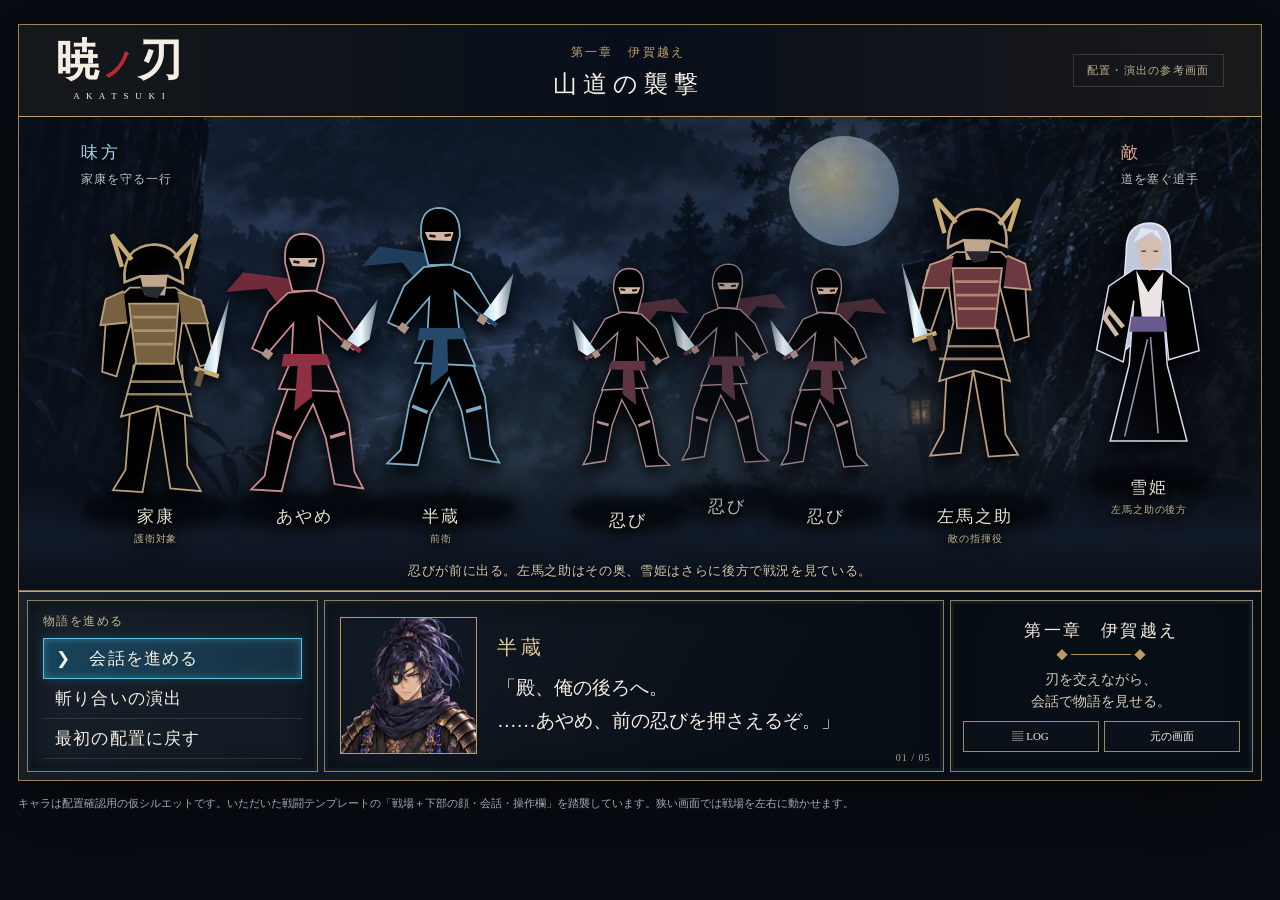
==== reference/battle-reference.html @ 41a80ac1 "Add a side-scrolling battle layout reference from uploaded template" ====
<!doctype html>
<html lang="ja">
<head>
  <meta charset="utf-8">
  <meta name="viewport" content="width=device-width,initial-scale=1">
  <title>暁ノ刃｜横スクロール戦闘・参考画面</title>
  <link rel="stylesheet" href="battle-reference.css">
</head>
<body>
  <main class="screen">
    <header class="masthead"><div class="brand">暁<span>ノ</span>刃<small>A K A T S U K I</small></div><div class="chapter"><small>第一章　伊賀越え</small><h1>山道の襲撃</h1></div><span class="reference-label">配置・演出の参考画面</span></header>
    <section class="scene" aria-label="横スクロール戦闘の参考画面。狭い画面では左右にスクロールできます" tabindex="0">
      <div class="world">
        <div class="moon" aria-hidden="true"></div><div class="mist" aria-hidden="true"></div>
        <div class="party-label">味方　<span>家康を守る一行</span></div><div class="enemy-label">敵　<span>道を塞ぐ追手</span></div>
        <div class="ground" aria-hidden="true"></div>
        <figure class="actor ally ieyasu" data-name="家康"><svg viewBox="0 0 180 320" aria-hidden="true"><use href="#samurai"/></svg><figcaption>家康<small>護衛対象</small></figcaption></figure>
        <figure class="actor ally ayame" data-name="あやめ"><svg viewBox="0 0 180 320" aria-hidden="true"><use href="#ninja"/></svg><figcaption>あやめ</figcaption></figure>
        <figure class="actor ally hanzo" data-name="半蔵"><svg viewBox="0 0 180 320" aria-hidden="true"><use href="#ninja"/></svg><figcaption>半蔵<small>前衛</small></figcaption></figure>
        <figure class="actor foe mob ninja-one" data-name="忍び 一"><svg viewBox="0 0 180 320" aria-hidden="true"><use href="#ninja"/></svg><figcaption>忍び</figcaption></figure>
        <figure class="actor foe mob ninja-two" data-name="忍び 二"><svg viewBox="0 0 180 320" aria-hidden="true"><use href="#ninja"/></svg><figcaption>忍び</figcaption></figure>
        <figure class="actor foe mob ninja-three" data-name="忍び 三"><svg viewBox="0 0 180 320" aria-hidden="true"><use href="#ninja"/></svg><figcaption>忍び</figcaption></figure>
        <figure class="actor foe samanosuke" data-name="左馬之助"><svg viewBox="0 0 180 320" aria-hidden="true"><use href="#samurai"/></svg><figcaption>左馬之助<small>敵の指揮役</small></figcaption></figure>
        <figure class="actor foe yukihime" data-name="雪姫"><svg viewBox="0 0 180 320" aria-hidden="true"><use href="#princess"/></svg><figcaption>雪姫<small>左馬之助の後方</small></figcaption></figure>
        <div class="slash" aria-hidden="true"></div><div class="sparks" aria-hidden="true">✦</div>
        <p class="stage-direction" role="status">忍びが前に出る。左馬之助はその奥、雪姫はさらに後方で戦況を見ている。</p>
      </div>
    </section>
    <section class="bottom-panel" aria-label="会話と演出の操作">
      <nav class="commands" aria-label="参考画面の操作"><p>物語を進める</p><button id="nextLine" type="button">❯　会話を進める</button><button id="playClash" type="button">斬り合いの演出</button><button id="resetScene" type="button">最初の配置に戻す</button></nav>
      <div class="dialogue"><img id="face" src="../assets/017_cd2e8e5c5.webp" alt="半蔵の顔"><div class="dialogue-copy" aria-live="polite" aria-atomic="true"><p id="speaker">半蔵</p><p id="line">「殿、俺の後ろへ。<br>……あやめ、前の忍びを押さえるぞ。」</p></div><span id="lineCount">01 / 05</span></div>
      <aside class="chapter-panel"><p>第一章　伊賀越え</p><div class="ornament">◆ ━━━━━ ◆</div><p class="purpose">刃を交えながら、<br>会話で物語を見せる。</p><div class="utilities"><button id="showLog" type="button">▤ LOG</button><button id="showTemplate" type="button">元の画面</button></div></aside>
    </section>
  </main>
  <p class="note">キャラは配置確認用の仮シルエットです。いただいた戦闘テンプレートの「戦場＋下部の顔・会話・操作欄」を踏襲しています。狭い画面では戦場を左右に動かせます。</p>
  <dialog id="logDialog"><h2>会話ログ</h2><div id="logEntries"></div><button type="button" data-close>閉じる</button></dialog>
  <dialog id="templateDialog"><h2>いただいた戦闘テンプレート（v9）</h2><img src="../assets/battle-v9/stage.png" alt="元の戦闘テンプレート。上部に戦場、下部にコマンドと顔アイコン付き会話欄"><button type="button" data-close>閉じる</button></dialog>
  <svg class="definitions" xmlns="http://www.w3.org/2000/svg" aria-hidden="true">
    <defs>
      <linearGradient id="cloth" x1="0" y1="0" x2="1" y2="1"><stop stop-color="var(--light)"/><stop offset=".5" stop-color="var(--cloth)"/><stop offset="1" stop-color="#0b111b"/></linearGradient>
      <linearGradient id="blade"><stop stop-color="#a9d5e6"/><stop offset=".5" stop-color="#f3faff"/><stop offset="1" stop-color="#5e7788"/></linearGradient>
      <symbol id="ninja" viewBox="0 0 180 320">
        <path d="M79 75 21 67 2 89 47 85 62 105 95 98Z" fill="var(--accent)" opacity=".8"/>
        <path d="m74 188-19 53-10 53-15 15 34 2 14-57 21-40 14 37 10 52 32 5-10-19-6-54-18-50Z" fill="url(#cloth)" stroke="var(--edge)" stroke-width="2"/>
        <path d="M71 90 49 111 31 152 47 159 77 124 75 164 61 197 128 200 110 157 105 117 136 147 146 135 123 97 99 87Z" fill="url(#cloth)" stroke="var(--edge)" stroke-width="2"/>
        <path d="M66 158 114 158 119 170 64 172Z" fill="var(--accent)"/><path d="m82 168-4 54 20-16-1-38Z" fill="var(--accent)"/>
        <path d="M68 57Q65 25 87 24q25 0 24 32l-8 31-27 1Z" fill="url(#cloth)" stroke="var(--edge)" stroke-width="2"/>
        <path d="m72 51 32 0-3 10-25-1Z" fill="#d5b7a0"/><path d="m77 55 7 1m10-1 7-1" stroke="#131920" stroke-width="3"/>
        <path d="m142 136 29-39-9 45-18 12-10-8Z" fill="url(#blade)"/><path d="m131 142 21 13" stroke="var(--accent)" stroke-width="5"/>
        <path d="m44 155 8 6m80-15 8 5" stroke="#ac9485" stroke-width="9"/><path d="m58 245 17 7m43-1 17-5" stroke="var(--edge)" stroke-width="4"/>
      </symbol>
      <symbol id="samurai" viewBox="0 0 180 320">
        <path d="m65 167-9 117-14 23 33 2 17-97 14 93 34 3-15-28-6-113" fill="url(#cloth)" stroke="var(--edge)" stroke-width="2"/>
        <path d="m61 81-26 24-5 70 16 5 18-67 4 49-17 63 40-12 39 12-16-66 6-46 19 56 16-5-12-63-32-20Z" fill="url(#cloth)" stroke="var(--edge)" stroke-width="2"/>
        <path d="m60 99 55 0-5 67-42 0Z" fill="var(--accent)" stroke="var(--edge)" stroke-width="2"/><path d="M64 114h48m-47 15h46m-44 15h42m-48 42h61m-65 14h73" stroke="var(--edge)" opacity=".8" stroke-width="3"/>
        <path d="M55 75q-3-40 32-42 34 1 33 43l-17-8-32 1Z" fill="url(#cloth)" stroke="var(--edge)" stroke-width="3"/><path d="m63 50-22-28 11 36m59-10 24-26-11 38" fill="none" stroke="#c6ab72" stroke-width="5"/>
        <path d="m72 67 31 0-3 23-23-1Z" fill="#bea68e"/><path d="m72 80 28 0-8 13-13-2Z" fill="var(--cloth)"/>
        <path d="m142 174 30-82-15 88Z" fill="url(#blade)"/><path d="m133 171 27 9" stroke="#c6ab72" stroke-width="5"/><path d="m141 174-5 17" stroke="#6b5542" stroke-width="7"/>
        <path d="m54 85-20 9-6 29 30-3m56-34 26 9 8 26-29 0" fill="var(--accent)" stroke="var(--edge)" stroke-width="2"/>
      </symbol>
      <symbol id="princess" viewBox="0 0 180 320">
        <path d="M62 51Q63 21 89 20q32 1 31 38l10 138-32-32-41 26Z" fill="#c2c8dc" stroke="#e4e9f4" stroke-width="2"/>
        <path d="m69 81-31 24-14 83 40 12 8-78-6 85-26 100 101 0-25-101-6-84 14 81 35-16-16-84-34-23Z" fill="url(#cloth)" stroke="var(--edge)" stroke-width="2"/>
        <path d="m71 84 20 27 16-29-9 73-22 1Z" fill="#ece5e4"/><path d="m68 143 45 0 3 20-50 0Z" fill="var(--accent)"/><path d="m88 170-10 127m14-124 30 128" stroke="var(--edge)" stroke-width="2" opacity=".7"/>
        <path d="M73 46q13-18 33 0l-4 28-13 9-15-11Z" fill="#d6beb0"/><path d="m72 45 14-14 25 15-11-20-21 4Z" fill="#e1e5f0"/><path d="m78 57 6 0m10 0h6" stroke="#4a4456" stroke-width="2"/>
        <path d="m124 157 19-23 5 11-16 23" stroke="#d0b9a9" stroke-width="6" fill="none"/>
      </symbol>
    </defs>
  </svg>
  <script src="battle-reference.js"></script>
</body>
</html>
---- reference/battle-reference.css ----
:root{color-scheme:dark;--gold:#c4a36d;--ink:#0a1017;font-family:'Yu Mincho','Hiragino Mincho ProN',serif;color:#f5eee2;background:#080c13}*{box-sizing:border-box}body{margin:0;padding:24px 18px}button{font:inherit;color:inherit;cursor:pointer;touch-action:manipulation}button:focus-visible,.scene:focus-visible{outline:2px solid #b5efff;outline-offset:3px}.screen{width:min(100%,1672px);margin:auto;border:1px solid #9c8253;background:#0a1017;box-shadow:0 20px 80px #0009}.masthead{height:92px;display:flex;align-items:center;justify-content:space-between;padding:10px 3%;gap:25px;border-bottom:1px solid #bca06a;background:linear-gradient(90deg,#15181b,#080f1a,#19191b)}.brand{font-size:44px;font-weight:900;letter-spacing:.05em;line-height:.95;white-space:nowrap}.brand span{color:#b62c30;font-size:32px}.brand small{display:block;font:9px Georgia,serif;letter-spacing:.25em;margin-top:9px;text-align:center}.chapter{text-align:center}.chapter small{font-size:12px;color:var(--gold);letter-spacing:.2em}.chapter h1{font-size:24px;font-weight:500;letter-spacing:.25em;margin:7px 0 0}.reference-label{font-size:11px;letter-spacing:.12em;color:#c2b393;border:1px solid #967c5055;padding:8px 13px}.scene{height:clamp(360px,37vw,590px);overflow-x:auto;overflow-y:hidden;scrollbar-width:thin;scrollbar-color:#b8a16f #101722;position:relative;touch-action:pan-x}.world{height:100%;min-width:1180px;width:100%;position:relative;isolation:isolate;background:linear-gradient(0deg,#060c13 1%,#14253b44 50%,#08142366),url('../assets/020_dcadb4a36.png') center 43%/cover}.world::after{content:'';position:absolute;inset:0;z-index:-1;background:linear-gradient(90deg,#10172566,transparent 40%,#11131d55),linear-gradient(0deg,#060b15aa,transparent 30%);pointer-events:none}.moon{position:absolute;width:110px;height:110px;border-radius:50%;left:62%;top:4%;background:radial-gradient(circle at 40% 38%,#eee3bc,#98b4d0 65%,#7089a4);box-shadow:0 0 55px #b5d9f055;opacity:.7;z-index:-1}.mist{position:absolute;inset:40% 0 5%;background:radial-gradient(ellipse,#8bb8c322,transparent 65%);pointer-events:none}.party-label,.enemy-label{position:absolute;top:24px;font-size:17px;letter-spacing:.2em;text-shadow:0 2px 5px #000}.party-label{left:5%;color:#9ed8ed}.enemy-label{right:5%;color:#dfaa99}.party-label span,.enemy-label span{display:block;margin-top:7px;font-size:12px;letter-spacing:.08em;color:#c0c5c7}.ground{position:absolute;bottom:0;height:23%;width:100%;background:linear-gradient(0deg,#0a1018,#131e2dbb,transparent);border-bottom:1px solid #8d7951}.actor{--light:#3b5c75;--cloth:#142537;--accent:#285478;--edge:#7babc5;position:absolute;bottom:11%;margin:0;transform:translateX(-50%);width:13%;height:76%;filter:drop-shadow(0 6px 9px #000);z-index:2}.actor::before{content:'';position:absolute;bottom:23px;left:5%;width:90%;height:18px;border-radius:50%;background:#02060c99;box-shadow:0 0 16px #000;z-index:-1}.actor svg{display:block;width:100%;height:calc(100% - 34px);overflow:visible}.actor figcaption{text-align:center;color:#e4dfcf;font-size:17px;letter-spacing:.12em;text-shadow:0 1px 5px #000}.actor small{display:block;font-size:10px;letter-spacing:.08em;color:#c0b391;margin-top:4px}.ieyasu{left:11%;height:69%;--accent:#776141;--edge:#b6a07a;--light:#6c6251;--cloth:#292b30}.ayame{left:23%;height:70%;--accent:#8c3042;--edge:#c78a8f;--light:#655265;--cloth:#342537}.hanzo{left:34%;height:81%;--accent:#24496b}.foe{--light:#524857;--cloth:#24222d;--accent:#5e3540;--edge:#ad8b91}.foe svg{transform:scaleX(-1)}.mob{width:10%;height:65%;z-index:1}.ninja-one{left:49%;bottom:10%;height:69%}.ninja-two{left:57%;bottom:13%;opacity:.8}.ninja-three{left:65%;bottom:11%;height:67%;opacity:.9}.samanosuke{left:77%;height:84%;--accent:#6c3940;--light:#695659;--cloth:#2b2630;--edge:#bc9c80}.yukihime{left:91%;bottom:17%;height:69%;width:11%;--accent:#695b90;--light:#c8c5d4;--cloth:#5e637b;--edge:#d4daed;z-index:1}.stage-direction{position:absolute;bottom:9px;width:100%;padding:0 20px;text-align:center;font-size:13px;line-height:1.6;color:#d3c7ae;letter-spacing:.05em;margin:0;text-shadow:0 2px 3px #000;z-index:4}.bottom-panel{display:grid;grid-template-columns:24fr 51fr 25fr;min-height:188px;background:linear-gradient(120deg,#18212b,#080e16 65%);padding:8px;gap:6px;border-top:1px solid var(--gold)}.commands,.dialogue,.chapter-panel{border:1px solid #8e805f;box-shadow:inset 0 0 0 3px #111921,inset 0 0 25px #090c12;min-width:0;padding:12px 15px}.commands p{margin:0 0 8px;font-size:12px;color:#c2b693;letter-spacing:.12em}.commands button{display:block;width:100%;border:0;border-bottom:1px solid #75879744;background:transparent;text-align:left;padding:8px 12px;font-size:17px;letter-spacing:.07em}.commands button:first-of-type{border:1px solid #62bdde;background:linear-gradient(90deg,#16435a,#183143);box-shadow:inset 0 0 9px #62d5ff55,0 0 9px #319cca44}.commands button:hover{background:#284455}.dialogue{display:flex;position:relative;align-items:center;gap:20px;padding-right:32px}.dialogue img{width:24%;aspect-ratio:1;object-fit:cover;object-position:top;border:1px solid #bc9a63;max-width:145px}.dialogue-copy{flex:1;min-width:0}#speaker{font-size:20px;letter-spacing:.18em;margin:0 0 10px;color:#dfc99f}#line{font-size:clamp(17px,1.5vw,25px);line-height:1.75;margin:0;min-height:3.5em}#lineCount{position:absolute;bottom:8px;right:12px;font-size:10px;color:#b2a489;letter-spacing:.1em}.chapter-panel{text-align:center;display:flex;flex-direction:column;justify-content:center;padding:10px 12px}.chapter-panel>p:first-child{font-size:17px;letter-spacing:.13em;margin:0}.ornament{color:#b79c67;font-size:12px;margin:5px 0}.purpose{font-size:14px;line-height:1.6;color:#d5cebc;margin:0 0 8px}.utilities{display:flex;gap:5px}.utilities button{flex:1;white-space:nowrap;font-size:11px;padding:7px 3px;border:1px solid #9c8b68;background:#0a1119}.note{max-width:1672px;margin:13px auto;color:#a4a9b3;font-family:system-ui,sans-serif;font-size:11px;line-height:1.8}.definitions{position:absolute;width:0;height:0;overflow:hidden}.slash{position:absolute;left:43%;top:30%;width:19%;height:36%;opacity:0;z-index:4;pointer-events:none;background:linear-gradient(133deg,transparent 44%,#8ae1ff88 48%,#fff 50%,transparent 53%)}.sparks{position:absolute;left:48%;top:50%;opacity:0;color:#f9e6ac;text-shadow:0 0 18px #ffad51;font-size:64px;z-index:5;pointer-events:none}.clashing .hanzo{animation:lunge .9s ease}.clashing .ninja-one{animation:hit .9s ease}.clashing .slash,.clashing .sparks{animation:flash .9s ease}.clashing .world{animation:shake .35s ease .3s}@keyframes lunge{35%{translate:100px 0}65%{translate:100px 0}}@keyframes hit{40%{translate:35px 0;filter:brightness(1.7)}75%{translate:45px 0}}@keyframes flash{0%,20%,100%{opacity:0}40%{opacity:1}}@keyframes shake{25%{translate:-3px 0}75%{translate:3px 0}}dialog{background:#0c1420;color:#eee4cd;border:1px solid #aa9469;max-width:min(1100px,94vw);max-height:88dvh;padding:24px;overflow:auto}dialog::backdrop{background:#000b}dialog h2{font-size:20px;font-weight:400;margin:0 0 18px}dialog img{display:block;max-width:100%;height:auto}dialog button{background:#202c3b;border:1px solid #a88f63;padding:9px 20px;margin-top:18px}#logEntries p{font-size:18px;line-height:1.8}#logEntries strong{display:block;color:#ddc18d;font-size:14px}@media(max-width:1000px){body{padding:12px 8px}.masthead{height:76px}.brand{font-size:33px}.brand span{font-size:25px}.reference-label{font-size:10px;padding:5px 7px}.scene{height:400px}.bottom-panel{grid-template-columns:29% 1fr;min-height:185px}.chapter-panel{display:none}.commands button{font-size:15px;padding:9px 5px}.dialogue{gap:14px}#line{font-size:20px}}@media(max-width:600px){.masthead{gap:8px;height:75px;padding-inline:12px}.chapter h1{font-size:18px;letter-spacing:.1em}.chapter small{font-size:10px}.reference-label{display:none}.scene{height:330px}.bottom-panel{grid-template-columns:1fr;padding:5px}.commands{display:flex;flex-wrap:wrap;gap:5px;padding:7px}.commands p{width:100%;margin:0 0 3px;font-size:10px}.commands button{flex:1;padding:8px 3px;text-align:center;font-size:12px;border:1px solid #7d715b}.dialogue{padding:13px;gap:12px;min-height:155px}.dialogue img{width:67px}#line{font-size:17px}#speaker{font-size:16px;margin-bottom:7px}.note{font-size:10px}}@media(prefers-reduced-motion:reduce){*,*::after,*::before{animation:none!important;scroll-behavior:auto!important}}
@media(max-width:1000px){.chapter-panel{display:block;grid-column:1/-1;padding:5px}.chapter-panel>p,.chapter-panel>.ornament{display:none}.utilities{justify-content:flex-end}.utilities button{flex:0 0 auto;min-width:90px}}
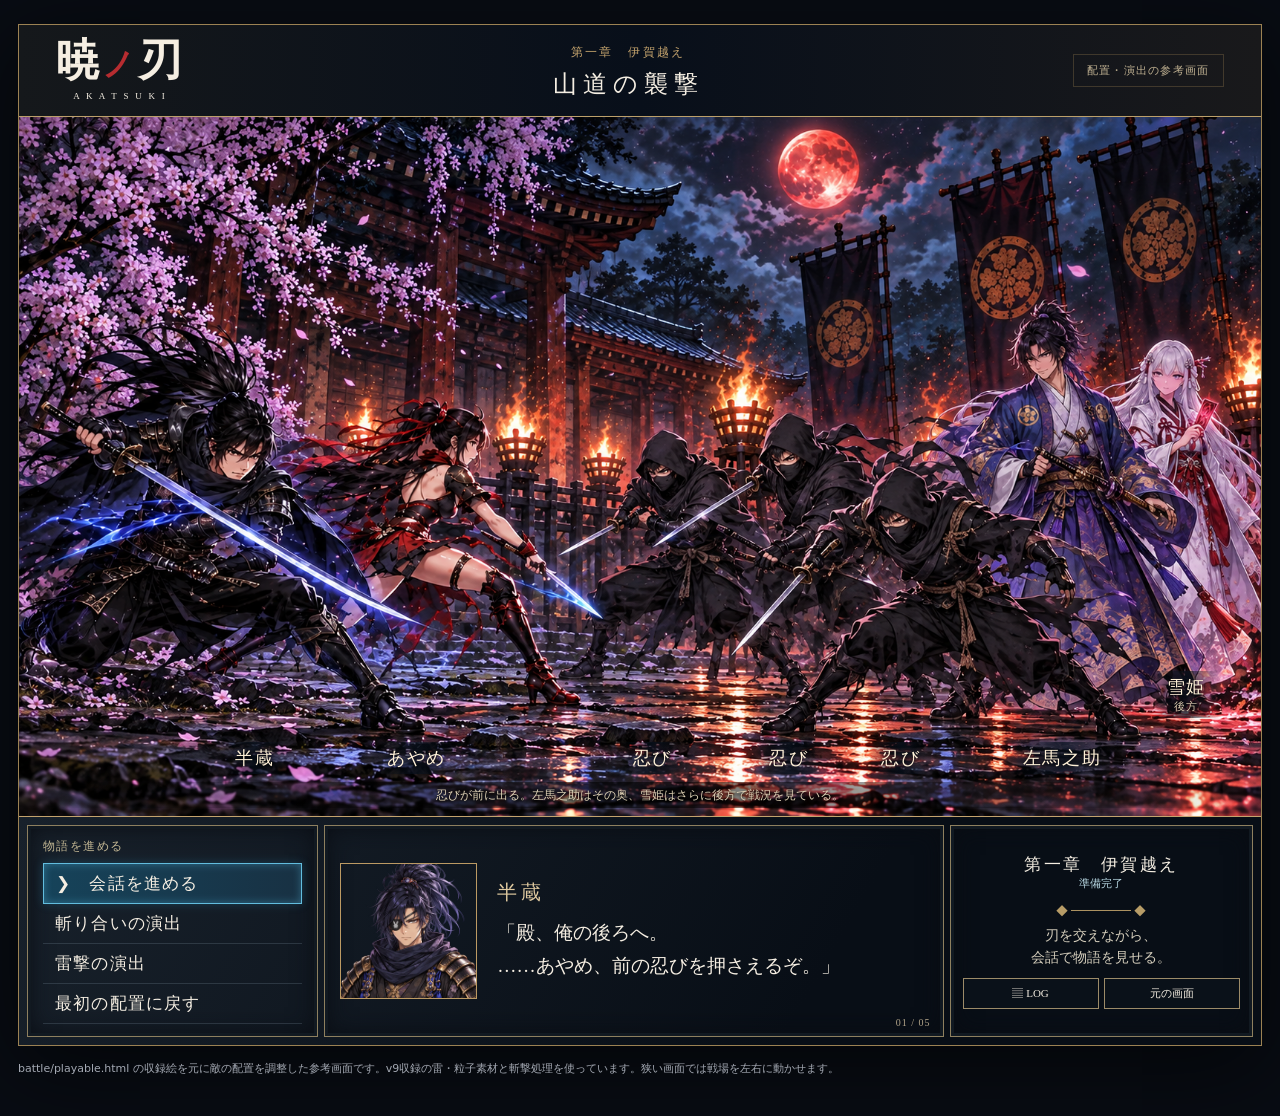
==== commit b096419e: "Rebuild battle reference using supplied battle artwork and effects" ====
--- a/reference/battle-reference.html
+++ b/reference/battle-reference.html
@@ -11,62 +11,28 @@
     <header class="masthead"><div class="brand">暁<span>ノ</span>刃<small>A K A T S U K I</small></div><div class="chapter"><small>第一章　伊賀越え</small><h1>山道の襲撃</h1></div><span class="reference-label">配置・演出の参考画面</span></header>
     <section class="scene" aria-label="横スクロール戦闘の参考画面。狭い画面では左右にスクロールできます" tabindex="0">
       <div class="world">
-        <div class="moon" aria-hidden="true"></div><div class="mist" aria-hidden="true"></div>
-        <div class="party-label">味方　<span>家康を守る一行</span></div><div class="enemy-label">敵　<span>道を塞ぐ追手</span></div>
-        <div class="ground" aria-hidden="true"></div>
-        <figure class="actor ally ieyasu" data-name="家康"><svg viewBox="0 0 180 320" aria-hidden="true"><use href="#samurai"/></svg><figcaption>家康<small>護衛対象</small></figcaption></figure>
-        <figure class="actor ally ayame" data-name="あやめ"><svg viewBox="0 0 180 320" aria-hidden="true"><use href="#ninja"/></svg><figcaption>あやめ</figcaption></figure>
-        <figure class="actor ally hanzo" data-name="半蔵"><svg viewBox="0 0 180 320" aria-hidden="true"><use href="#ninja"/></svg><figcaption>半蔵<small>前衛</small></figcaption></figure>
-        <figure class="actor foe mob ninja-one" data-name="忍び 一"><svg viewBox="0 0 180 320" aria-hidden="true"><use href="#ninja"/></svg><figcaption>忍び</figcaption></figure>
-        <figure class="actor foe mob ninja-two" data-name="忍び 二"><svg viewBox="0 0 180 320" aria-hidden="true"><use href="#ninja"/></svg><figcaption>忍び</figcaption></figure>
-        <figure class="actor foe mob ninja-three" data-name="忍び 三"><svg viewBox="0 0 180 320" aria-hidden="true"><use href="#ninja"/></svg><figcaption>忍び</figcaption></figure>
-        <figure class="actor foe samanosuke" data-name="左馬之助"><svg viewBox="0 0 180 320" aria-hidden="true"><use href="#samurai"/></svg><figcaption>左馬之助<small>敵の指揮役</small></figcaption></figure>
-        <figure class="actor foe yukihime" data-name="雪姫"><svg viewBox="0 0 180 320" aria-hidden="true"><use href="#princess"/></svg><figcaption>雪姫<small>左馬之助の後方</small></figcaption></figure>
-        <div class="slash" aria-hidden="true"></div><div class="sparks" aria-hidden="true">✦</div>
+        <img class="stage-image" src="../assets/battle-reference/stage.png" alt="battle収録の戦闘絵を元に配置を調整。左に半蔵とあやめ、中央に忍び3人、右に左馬之助と後方の雪姫。">
+        <span class="actor hanzo" data-name="半蔵">半蔵</span>
+        <span class="actor ayame" data-name="あやめ">あやめ</span>
+        <span class="actor mob ninja-one" data-name="忍び 一">忍び</span>
+        <span class="actor mob ninja-two" data-name="忍び 二">忍び</span>
+        <span class="actor mob ninja-three" data-name="忍び 三">忍び</span>
+        <span class="actor samanosuke" data-name="左馬之助">左馬之助</span>
+        <span class="actor yukihime" data-name="雪姫">雪姫<span class="rear-label">後方</span></span>
+        <canvas id="fx" width="1672" height="941" aria-hidden="true"></canvas>
         <p class="stage-direction" role="status">忍びが前に出る。左馬之助はその奥、雪姫はさらに後方で戦況を見ている。</p>
       </div>
     </section>
     <section class="bottom-panel" aria-label="会話と演出の操作">
-      <nav class="commands" aria-label="参考画面の操作"><p>物語を進める</p><button id="nextLine" type="button">❯　会話を進める</button><button id="playClash" type="button">斬り合いの演出</button><button id="resetScene" type="button">最初の配置に戻す</button></nav>
+      <nav class="commands" aria-label="参考画面の操作"><p>物語を進める</p><button id="nextLine" type="button">❯　会話を進める</button><button id="playClash" type="button">斬り合いの演出</button><button id="playThunder" type="button">雷撃の演出</button><button id="resetScene" type="button">最初の配置に戻す</button></nav>
       <div class="dialogue"><img id="face" src="../assets/017_cd2e8e5c5.webp" alt="半蔵の顔"><div class="dialogue-copy" aria-live="polite" aria-atomic="true"><p id="speaker">半蔵</p><p id="line">「殿、俺の後ろへ。<br>……あやめ、前の忍びを押さえるぞ。」</p></div><span id="lineCount">01 / 05</span></div>
-      <aside class="chapter-panel"><p>第一章　伊賀越え</p><div class="ornament">◆ ━━━━━ ◆</div><p class="purpose">刃を交えながら、<br>会話で物語を見せる。</p><div class="utilities"><button id="showLog" type="button">▤ LOG</button><button id="showTemplate" type="button">元の画面</button></div></aside>
+      <aside class="chapter-panel"><p>第一章　伊賀越え</p><span id="status" role="status">準備完了</span><div class="ornament">◆ ━━━━━ ◆</div><p class="purpose">刃を交えながら、<br>会話で物語を見せる。</p><div class="utilities"><button id="showLog" type="button">▤ LOG</button><button id="showTemplate" type="button">元の画面</button></div></aside>
     </section>
   </main>
-  <p class="note">キャラは配置確認用の仮シルエットです。いただいた戦闘テンプレートの「戦場＋下部の顔・会話・操作欄」を踏襲しています。狭い画面では戦場を左右に動かせます。</p>
+  <p class="note">battle/playable.html の収録絵を元に敵の配置を調整した参考画面です。v9収録の雷・粒子素材と斬撃処理を使っています。狭い画面では戦場を左右に動かせます。</p>
   <dialog id="logDialog"><h2>会話ログ</h2><div id="logEntries"></div><button type="button" data-close>閉じる</button></dialog>
   <dialog id="templateDialog"><h2>いただいた戦闘テンプレート（v9）</h2><img src="../assets/battle-v9/stage.png" alt="元の戦闘テンプレート。上部に戦場、下部にコマンドと顔アイコン付き会話欄"><button type="button" data-close>閉じる</button></dialog>
-  <svg class="definitions" xmlns="http://www.w3.org/2000/svg" aria-hidden="true">
-    <defs>
-      <linearGradient id="cloth" x1="0" y1="0" x2="1" y2="1"><stop stop-color="var(--light)"/><stop offset=".5" stop-color="var(--cloth)"/><stop offset="1" stop-color="#0b111b"/></linearGradient>
-      <linearGradient id="blade"><stop stop-color="#a9d5e6"/><stop offset=".5" stop-color="#f3faff"/><stop offset="1" stop-color="#5e7788"/></linearGradient>
-      <symbol id="ninja" viewBox="0 0 180 320">
-        <path d="M79 75 21 67 2 89 47 85 62 105 95 98Z" fill="var(--accent)" opacity=".8"/>
-        <path d="m74 188-19 53-10 53-15 15 34 2 14-57 21-40 14 37 10 52 32 5-10-19-6-54-18-50Z" fill="url(#cloth)" stroke="var(--edge)" stroke-width="2"/>
-        <path d="M71 90 49 111 31 152 47 159 77 124 75 164 61 197 128 200 110 157 105 117 136 147 146 135 123 97 99 87Z" fill="url(#cloth)" stroke="var(--edge)" stroke-width="2"/>
-        <path d="M66 158 114 158 119 170 64 172Z" fill="var(--accent)"/><path d="m82 168-4 54 20-16-1-38Z" fill="var(--accent)"/>
-        <path d="M68 57Q65 25 87 24q25 0 24 32l-8 31-27 1Z" fill="url(#cloth)" stroke="var(--edge)" stroke-width="2"/>
-        <path d="m72 51 32 0-3 10-25-1Z" fill="#d5b7a0"/><path d="m77 55 7 1m10-1 7-1" stroke="#131920" stroke-width="3"/>
-        <path d="m142 136 29-39-9 45-18 12-10-8Z" fill="url(#blade)"/><path d="m131 142 21 13" stroke="var(--accent)" stroke-width="5"/>
-        <path d="m44 155 8 6m80-15 8 5" stroke="#ac9485" stroke-width="9"/><path d="m58 245 17 7m43-1 17-5" stroke="var(--edge)" stroke-width="4"/>
-      </symbol>
-      <symbol id="samurai" viewBox="0 0 180 320">
-        <path d="m65 167-9 117-14 23 33 2 17-97 14 93 34 3-15-28-6-113" fill="url(#cloth)" stroke="var(--edge)" stroke-width="2"/>
-        <path d="m61 81-26 24-5 70 16 5 18-67 4 49-17 63 40-12 39 12-16-66 6-46 19 56 16-5-12-63-32-20Z" fill="url(#cloth)" stroke="var(--edge)" stroke-width="2"/>
-        <path d="m60 99 55 0-5 67-42 0Z" fill="var(--accent)" stroke="var(--edge)" stroke-width="2"/><path d="M64 114h48m-47 15h46m-44 15h42m-48 42h61m-65 14h73" stroke="var(--edge)" opacity=".8" stroke-width="3"/>
-        <path d="M55 75q-3-40 32-42 34 1 33 43l-17-8-32 1Z" fill="url(#cloth)" stroke="var(--edge)" stroke-width="3"/><path d="m63 50-22-28 11 36m59-10 24-26-11 38" fill="none" stroke="#c6ab72" stroke-width="5"/>
-        <path d="m72 67 31 0-3 23-23-1Z" fill="#bea68e"/><path d="m72 80 28 0-8 13-13-2Z" fill="var(--cloth)"/>
-        <path d="m142 174 30-82-15 88Z" fill="url(#blade)"/><path d="m133 171 27 9" stroke="#c6ab72" stroke-width="5"/><path d="m141 174-5 17" stroke="#6b5542" stroke-width="7"/>
-        <path d="m54 85-20 9-6 29 30-3m56-34 26 9 8 26-29 0" fill="var(--accent)" stroke="var(--edge)" stroke-width="2"/>
-      </symbol>
-      <symbol id="princess" viewBox="0 0 180 320">
-        <path d="M62 51Q63 21 89 20q32 1 31 38l10 138-32-32-41 26Z" fill="#c2c8dc" stroke="#e4e9f4" stroke-width="2"/>
-        <path d="m69 81-31 24-14 83 40 12 8-78-6 85-26 100 101 0-25-101-6-84 14 81 35-16-16-84-34-23Z" fill="url(#cloth)" stroke="var(--edge)" stroke-width="2"/>
-        <path d="m71 84 20 27 16-29-9 73-22 1Z" fill="#ece5e4"/><path d="m68 143 45 0 3 20-50 0Z" fill="var(--accent)"/><path d="m88 170-10 127m14-124 30 128" stroke="var(--edge)" stroke-width="2" opacity=".7"/>
-        <path d="M73 46q13-18 33 0l-4 28-13 9-15-11Z" fill="#d6beb0"/><path d="m72 45 14-14 25 15-11-20-21 4Z" fill="#e1e5f0"/><path d="m78 57 6 0m10 0h6" stroke="#4a4456" stroke-width="2"/>
-        <path d="m124 157 19-23 5 11-16 23" stroke="#d0b9a9" stroke-width="6" fill="none"/>
-      </symbol>
-    </defs>
-  </svg>
+  <script src="battle-effects.js"></script>
   <script src="battle-reference.js"></script>
 </body>
 </html>
--- a/reference/battle-reference.css
+++ b/reference/battle-reference.css
@@ -1,2 +1,100 @@
-:root{color-scheme:dark;--gold:#c4a36d;--ink:#0a1017;font-family:'Yu Mincho','Hiragino Mincho ProN',serif;color:#f5eee2;background:#080c13}*{box-sizing:border-box}body{margin:0;padding:24px 18px}button{font:inherit;color:inherit;cursor:pointer;touch-action:manipulation}button:focus-visible,.scene:focus-visible{outline:2px solid #b5efff;outline-offset:3px}.screen{width:min(100%,1672px);margin:auto;border:1px solid #9c8253;background:#0a1017;box-shadow:0 20px 80px #0009}.masthead{height:92px;display:flex;align-items:center;justify-content:space-between;padding:10px 3%;gap:25px;border-bottom:1px solid #bca06a;background:linear-gradient(90deg,#15181b,#080f1a,#19191b)}.brand{font-size:44px;font-weight:900;letter-spacing:.05em;line-height:.95;white-space:nowrap}.brand span{color:#b62c30;font-size:32px}.brand small{display:block;font:9px Georgia,serif;letter-spacing:.25em;margin-top:9px;text-align:center}.chapter{text-align:center}.chapter small{font-size:12px;color:var(--gold);letter-spacing:.2em}.chapter h1{font-size:24px;font-weight:500;letter-spacing:.25em;margin:7px 0 0}.reference-label{font-size:11px;letter-spacing:.12em;color:#c2b393;border:1px solid #967c5055;padding:8px 13px}.scene{height:clamp(360px,37vw,590px);overflow-x:auto;overflow-y:hidden;scrollbar-width:thin;scrollbar-color:#b8a16f #101722;position:relative;touch-action:pan-x}.world{height:100%;min-width:1180px;width:100%;position:relative;isolation:isolate;background:linear-gradient(0deg,#060c13 1%,#14253b44 50%,#08142366),url('../assets/020_dcadb4a36.png') center 43%/cover}.world::after{content:'';position:absolute;inset:0;z-index:-1;background:linear-gradient(90deg,#10172566,transparent 40%,#11131d55),linear-gradient(0deg,#060b15aa,transparent 30%);pointer-events:none}.moon{position:absolute;width:110px;height:110px;border-radius:50%;left:62%;top:4%;background:radial-gradient(circle at 40% 38%,#eee3bc,#98b4d0 65%,#7089a4);box-shadow:0 0 55px #b5d9f055;opacity:.7;z-index:-1}.mist{position:absolute;inset:40% 0 5%;background:radial-gradient(ellipse,#8bb8c322,transparent 65%);pointer-events:none}.party-label,.enemy-label{position:absolute;top:24px;font-size:17px;letter-spacing:.2em;text-shadow:0 2px 5px #000}.party-label{left:5%;color:#9ed8ed}.enemy-label{right:5%;color:#dfaa99}.party-label span,.enemy-label span{display:block;margin-top:7px;font-size:12px;letter-spacing:.08em;color:#c0c5c7}.ground{position:absolute;bottom:0;height:23%;width:100%;background:linear-gradient(0deg,#0a1018,#131e2dbb,transparent);border-bottom:1px solid #8d7951}.actor{--light:#3b5c75;--cloth:#142537;--accent:#285478;--edge:#7babc5;position:absolute;bottom:11%;margin:0;transform:translateX(-50%);width:13%;height:76%;filter:drop-shadow(0 6px 9px #000);z-index:2}.actor::before{content:'';position:absolute;bottom:23px;left:5%;width:90%;height:18px;border-radius:50%;background:#02060c99;box-shadow:0 0 16px #000;z-index:-1}.actor svg{display:block;width:100%;height:calc(100% - 34px);overflow:visible}.actor figcaption{text-align:center;color:#e4dfcf;font-size:17px;letter-spacing:.12em;text-shadow:0 1px 5px #000}.actor small{display:block;font-size:10px;letter-spacing:.08em;color:#c0b391;margin-top:4px}.ieyasu{left:11%;height:69%;--accent:#776141;--edge:#b6a07a;--light:#6c6251;--cloth:#292b30}.ayame{left:23%;height:70%;--accent:#8c3042;--edge:#c78a8f;--light:#655265;--cloth:#342537}.hanzo{left:34%;height:81%;--accent:#24496b}.foe{--light:#524857;--cloth:#24222d;--accent:#5e3540;--edge:#ad8b91}.foe svg{transform:scaleX(-1)}.mob{width:10%;height:65%;z-index:1}.ninja-one{left:49%;bottom:10%;height:69%}.ninja-two{left:57%;bottom:13%;opacity:.8}.ninja-three{left:65%;bottom:11%;height:67%;opacity:.9}.samanosuke{left:77%;height:84%;--accent:#6c3940;--light:#695659;--cloth:#2b2630;--edge:#bc9c80}.yukihime{left:91%;bottom:17%;height:69%;width:11%;--accent:#695b90;--light:#c8c5d4;--cloth:#5e637b;--edge:#d4daed;z-index:1}.stage-direction{position:absolute;bottom:9px;width:100%;padding:0 20px;text-align:center;font-size:13px;line-height:1.6;color:#d3c7ae;letter-spacing:.05em;margin:0;text-shadow:0 2px 3px #000;z-index:4}.bottom-panel{display:grid;grid-template-columns:24fr 51fr 25fr;min-height:188px;background:linear-gradient(120deg,#18212b,#080e16 65%);padding:8px;gap:6px;border-top:1px solid var(--gold)}.commands,.dialogue,.chapter-panel{border:1px solid #8e805f;box-shadow:inset 0 0 0 3px #111921,inset 0 0 25px #090c12;min-width:0;padding:12px 15px}.commands p{margin:0 0 8px;font-size:12px;color:#c2b693;letter-spacing:.12em}.commands button{display:block;width:100%;border:0;border-bottom:1px solid #75879744;background:transparent;text-align:left;padding:8px 12px;font-size:17px;letter-spacing:.07em}.commands button:first-of-type{border:1px solid #62bdde;background:linear-gradient(90deg,#16435a,#183143);box-shadow:inset 0 0 9px #62d5ff55,0 0 9px #319cca44}.commands button:hover{background:#284455}.dialogue{display:flex;position:relative;align-items:center;gap:20px;padding-right:32px}.dialogue img{width:24%;aspect-ratio:1;object-fit:cover;object-position:top;border:1px solid #bc9a63;max-width:145px}.dialogue-copy{flex:1;min-width:0}#speaker{font-size:20px;letter-spacing:.18em;margin:0 0 10px;color:#dfc99f}#line{font-size:clamp(17px,1.5vw,25px);line-height:1.75;margin:0;min-height:3.5em}#lineCount{position:absolute;bottom:8px;right:12px;font-size:10px;color:#b2a489;letter-spacing:.1em}.chapter-panel{text-align:center;display:flex;flex-direction:column;justify-content:center;padding:10px 12px}.chapter-panel>p:first-child{font-size:17px;letter-spacing:.13em;margin:0}.ornament{color:#b79c67;font-size:12px;margin:5px 0}.purpose{font-size:14px;line-height:1.6;color:#d5cebc;margin:0 0 8px}.utilities{display:flex;gap:5px}.utilities button{flex:1;white-space:nowrap;font-size:11px;padding:7px 3px;border:1px solid #9c8b68;background:#0a1119}.note{max-width:1672px;margin:13px auto;color:#a4a9b3;font-family:system-ui,sans-serif;font-size:11px;line-height:1.8}.definitions{position:absolute;width:0;height:0;overflow:hidden}.slash{position:absolute;left:43%;top:30%;width:19%;height:36%;opacity:0;z-index:4;pointer-events:none;background:linear-gradient(133deg,transparent 44%,#8ae1ff88 48%,#fff 50%,transparent 53%)}.sparks{position:absolute;left:48%;top:50%;opacity:0;color:#f9e6ac;text-shadow:0 0 18px #ffad51;font-size:64px;z-index:5;pointer-events:none}.clashing .hanzo{animation:lunge .9s ease}.clashing .ninja-one{animation:hit .9s ease}.clashing .slash,.clashing .sparks{animation:flash .9s ease}.clashing .world{animation:shake .35s ease .3s}@keyframes lunge{35%{translate:100px 0}65%{translate:100px 0}}@keyframes hit{40%{translate:35px 0;filter:brightness(1.7)}75%{translate:45px 0}}@keyframes flash{0%,20%,100%{opacity:0}40%{opacity:1}}@keyframes shake{25%{translate:-3px 0}75%{translate:3px 0}}dialog{background:#0c1420;color:#eee4cd;border:1px solid #aa9469;max-width:min(1100px,94vw);max-height:88dvh;padding:24px;overflow:auto}dialog::backdrop{background:#000b}dialog h2{font-size:20px;font-weight:400;margin:0 0 18px}dialog img{display:block;max-width:100%;height:auto}dialog button{background:#202c3b;border:1px solid #a88f63;padding:9px 20px;margin-top:18px}#logEntries p{font-size:18px;line-height:1.8}#logEntries strong{display:block;color:#ddc18d;font-size:14px}@media(max-width:1000px){body{padding:12px 8px}.masthead{height:76px}.brand{font-size:33px}.brand span{font-size:25px}.reference-label{font-size:10px;padding:5px 7px}.scene{height:400px}.bottom-panel{grid-template-columns:29% 1fr;min-height:185px}.chapter-panel{display:none}.commands button{font-size:15px;padding:9px 5px}.dialogue{gap:14px}#line{font-size:20px}}@media(max-width:600px){.masthead{gap:8px;height:75px;padding-inline:12px}.chapter h1{font-size:18px;letter-spacing:.1em}.chapter small{font-size:10px}.reference-label{display:none}.scene{height:330px}.bottom-panel{grid-template-columns:1fr;padding:5px}.commands{display:flex;flex-wrap:wrap;gap:5px;padding:7px}.commands p{width:100%;margin:0 0 3px;font-size:10px}.commands button{flex:1;padding:8px 3px;text-align:center;font-size:12px;border:1px solid #7d715b}.dialogue{padding:13px;gap:12px;min-height:155px}.dialogue img{width:67px}#line{font-size:17px}#speaker{font-size:16px;margin-bottom:7px}.note{font-size:10px}}@media(prefers-reduced-motion:reduce){*,*::after,*::before{animation:none!important;scroll-behavior:auto!important}}
-@media(max-width:1000px){.chapter-panel{display:block;grid-column:1/-1;padding:5px}.chapter-panel>p,.chapter-panel>.ornament{display:none}.utilities{justify-content:flex-end}.utilities button{flex:0 0 auto;min-width:90px}}
+:root{color-scheme:dark;--gold:#c4a36d;--ink:#0a1017;font-family:'Yu Mincho','Hiragino Mincho ProN',serif;color:#f5eee2;background:#080c13}
+*{box-sizing:border-box}
+body{margin:0;padding:24px 18px}
+button{font:inherit;color:inherit;cursor:pointer;touch-action:manipulation}
+button:focus-visible,.scene:focus-visible{outline:2px solid #b5efff;outline-offset:3px}
+.screen{width:min(100%,1672px);margin:auto;border:1px solid #9c8253;background:#0a1017;box-shadow:0 20px 80px #0009}
+.masthead{height:92px;display:flex;align-items:center;justify-content:space-between;padding:10px 3%;gap:25px;border-bottom:1px solid #bca06a;background:linear-gradient(90deg,#15181b,#080f1a,#19191b)}
+.brand{font-size:44px;font-weight:900;letter-spacing:.05em;line-height:.95;white-space:nowrap}
+.brand span{color:#b62c30;font-size:32px}
+.brand small{display:block;font:9px Georgia,serif;letter-spacing:.25em;margin-top:9px;text-align:center}
+.chapter{text-align:center}
+.chapter small{font-size:12px;color:var(--gold);letter-spacing:.2em}
+.chapter h1{font-size:24px;font-weight:500;letter-spacing:.25em;margin:7px 0 0}
+.reference-label{font-size:11px;letter-spacing:.12em;color:#c2b393;border:1px solid #967c5055;padding:8px 13px}
+.scene{aspect-ratio:1672/941;overflow:auto hidden;position:relative;touch-action:pan-x;scrollbar-width:thin;scrollbar-color:#b8a16f #101722}
+
+.world{position:relative;min-width:1180px;width:100%;height:100%;min-height:100%;isolation:isolate;background:#101722}
+
+.stage-image{display:block;width:100%;height:100%;object-fit:cover}
+
+.actor{position:absolute;bottom:6%;transform:translateX(-50%);padding:4px 12px;color:#fff1d7;background:linear-gradient(90deg,transparent,#07101cbb,transparent);font-size:18px;letter-spacing:.1em;text-shadow:0 2px 5px #000;white-space:nowrap}
+
+.hanzo{left:19%}
+.ayame{left:32%}
+.ninja-one{left:51%}
+.ninja-two{left:62%}
+.ninja-three{left:71%}
+.samanosuke{left:84%}
+.yukihime{left:94%;bottom:14%}
+.rear-label{display:block;color:#d9cbaf;font-size:11px;text-align:center}
+
+#fx{position:absolute;inset:0;width:100%;height:100%;pointer-events:none}
+
+.stage-direction{position:absolute;bottom:8px;margin:0;padding:4px 15px;width:100%;text-align:center;background:linear-gradient(90deg,transparent,#0009,transparent);color:#ddd0b4;font-size:12px;line-height:1.5;text-shadow:0 2px 3px #000}
+
+.bottom-panel{display:grid;grid-template-columns:24fr 51fr 25fr;min-height:188px;background:linear-gradient(120deg,#18212b,#080e16 65%);padding:8px;gap:6px;border-top:1px solid var(--gold)}
+.commands,.dialogue,.chapter-panel{border:1px solid #8e805f;box-shadow:inset 0 0 0 3px #111921,inset 0 0 25px #090c12;min-width:0;padding:12px 15px}
+.commands p{margin:0 0 8px;font-size:12px;color:#c2b693;letter-spacing:.12em}
+.commands button{display:block;width:100%;border:0;border-bottom:1px solid #75879744;background:transparent;text-align:left;padding:8px 12px;font-size:17px;letter-spacing:.07em}
+.commands button:first-of-type{border:1px solid #62bdde;background:linear-gradient(90deg,#16435a,#183143);box-shadow:inset 0 0 9px #62d5ff55,0 0 9px #319cca44}
+.commands button:hover{background:#284455}
+.dialogue{display:flex;position:relative;align-items:center;gap:20px;padding-right:32px}
+.dialogue img{width:24%;aspect-ratio:1;object-fit:cover;object-position:top;border:1px solid #bc9a63;max-width:145px}
+.dialogue-copy{flex:1;min-width:0}
+#speaker{font-size:20px;letter-spacing:.18em;margin:0 0 10px;color:#dfc99f}
+#line{font-size:clamp(17px,1.5vw,25px);line-height:1.75;margin:0;min-height:3.5em}
+#lineCount{position:absolute;bottom:8px;right:12px;font-size:10px;color:#b2a489;letter-spacing:.1em}
+.chapter-panel{text-align:center;display:flex;flex-direction:column;justify-content:center;padding:10px 12px}
+.chapter-panel>p:first-child{font-size:17px;letter-spacing:.13em;margin:0}
+.ornament{color:#b79c67;font-size:12px;margin:5px 0}
+.purpose{font-size:14px;line-height:1.6;color:#d5cebc;margin:0 0 8px}
+.utilities{display:flex;gap:5px}
+.utilities button{flex:1;white-space:nowrap;font-size:11px;padding:7px 3px;border:1px solid #9c8b68;background:#0a1119}
+.note{max-width:1672px;margin:13px auto;color:#a4a9b3;font-family:system-ui,sans-serif;font-size:11px;line-height:1.8}
+dialog{background:#0c1420;color:#eee4cd;border:1px solid #aa9469;max-width:min(1100px,94vw);max-height:88dvh;padding:24px;overflow:auto}
+dialog::backdrop{background:#000b}
+dialog h2{font-size:20px;font-weight:400;margin:0 0 18px}
+dialog img{display:block;max-width:100%;height:auto}
+dialog button{background:#202c3b;border:1px solid #a88f63;padding:9px 20px;margin-top:18px}
+#logEntries p{font-size:18px;line-height:1.8}
+#logEntries strong{display:block;color:#ddc18d;font-size:14px}
+@media(max-width:1000px){body{padding:12px 8px}
+.masthead{height:76px}
+.brand{font-size:33px}
+.brand span{font-size:25px}
+.reference-label{font-size:10px;padding:5px 7px}
+.scene{height:calc(1180px * 941 / 1672);aspect-ratio:auto}
+.bottom-panel{grid-template-columns:29% 1fr;min-height:185px}
+.chapter-panel{display:none}
+.commands button{font-size:15px;padding:9px 5px}
+.dialogue{gap:14px}
+#line{font-size:20px}
+}
+@media(max-width:600px){.masthead{gap:8px;height:75px;padding-inline:12px}
+.chapter h1{font-size:18px;letter-spacing:.1em}
+.chapter small{font-size:10px}
+.reference-label{display:none}
+.scene{height:calc(1180px * 941 / 1672)}
+.bottom-panel{grid-template-columns:1fr;padding:5px}
+.commands{display:flex;flex-wrap:wrap;gap:5px;padding:7px}
+.commands p{width:100%;margin:0 0 3px;font-size:10px}
+.commands button{flex:1;padding:8px 3px;text-align:center;font-size:12px;border:1px solid #7d715b}
+.dialogue{padding:13px;gap:12px;min-height:155px}
+.dialogue img{width:67px}
+#line{font-size:17px}
+#speaker{font-size:16px;margin-bottom:7px}
+.note{font-size:10px}
+}
+@media(prefers-reduced-motion:reduce){*,*::after,*::before{animation:none!important;scroll-behavior:auto!important}
+}
+
+@media(max-width:1000px){.chapter-panel{display:block;grid-column:1/-1;padding:5px}
+.chapter-panel>p,.chapter-panel>.ornament{display:none}
+.utilities{justify-content:flex-end}
+.utilities button{flex:0 0 auto;min-width:90px}
+}
+
+
+#status{font-size:11px;color:#b9d9e4;margin:0 0 7px}
+.chapter-panel>p:first-child{margin-top:0}
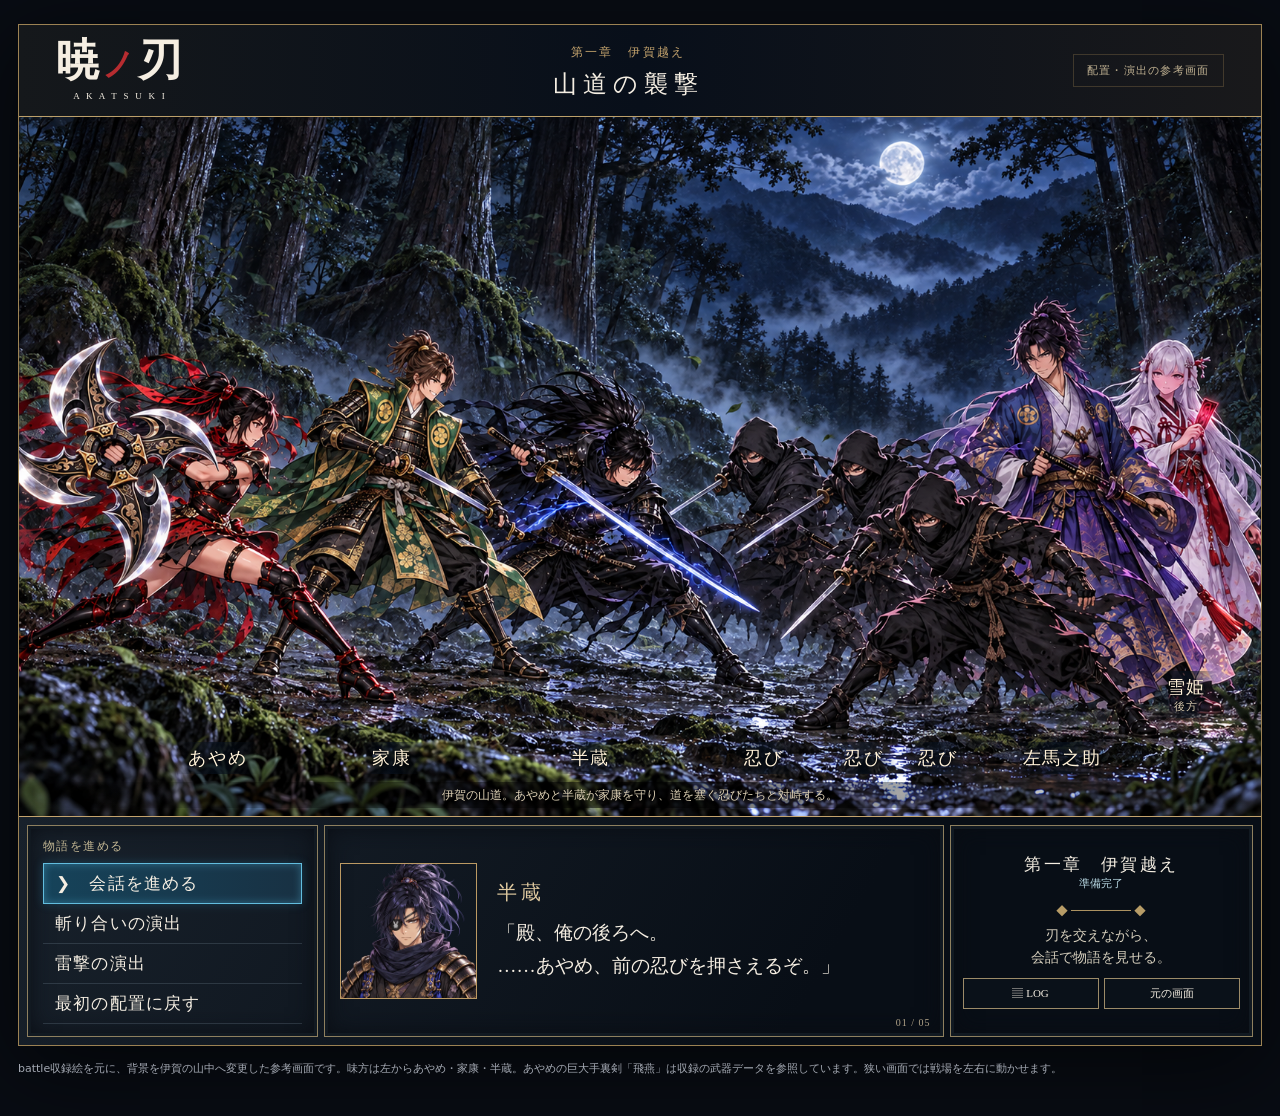
==== commit cad073ab: "Set battle reference in Iga mountains with Hien and reordered allies" ====
--- a/reference/battle-reference.html
+++ b/reference/battle-reference.html
@@ -11,16 +11,17 @@
     <header class="masthead"><div class="brand">暁<span>ノ</span>刃<small>A K A T S U K I</small></div><div class="chapter"><small>第一章　伊賀越え</small><h1>山道の襲撃</h1></div><span class="reference-label">配置・演出の参考画面</span></header>
     <section class="scene" aria-label="横スクロール戦闘の参考画面。狭い画面では左右にスクロールできます" tabindex="0">
       <div class="world">
-        <img class="stage-image" src="../assets/battle-reference/stage.png" alt="battle収録の戦闘絵を元に配置を調整。左に半蔵とあやめ、中央に忍び3人、右に左馬之助と後方の雪姫。">
+        <img class="stage-image" src="../assets/battle-reference/stage.png" alt="伊賀の山中での戦い。左から巨大手裏剣・飛燕を構えるあやめ、家康、半蔵。敵側は忍び3人、左馬之助と後方の雪姫。">
+        <span class="actor ayame" data-name="あやめ">あやめ</span>
+        <span class="actor ieyasu" data-name="家康">家康</span>
         <span class="actor hanzo" data-name="半蔵">半蔵</span>
-        <span class="actor ayame" data-name="あやめ">あやめ</span>
         <span class="actor mob ninja-one" data-name="忍び 一">忍び</span>
         <span class="actor mob ninja-two" data-name="忍び 二">忍び</span>
         <span class="actor mob ninja-three" data-name="忍び 三">忍び</span>
         <span class="actor samanosuke" data-name="左馬之助">左馬之助</span>
         <span class="actor yukihime" data-name="雪姫">雪姫<span class="rear-label">後方</span></span>
         <canvas id="fx" width="1672" height="941" aria-hidden="true"></canvas>
-        <p class="stage-direction" role="status">忍びが前に出る。左馬之助はその奥、雪姫はさらに後方で戦況を見ている。</p>
+        <p class="stage-direction" role="status">伊賀の山道。あやめと半蔵が家康を守り、道を塞ぐ忍びたちと対峙する。</p>
       </div>
     </section>
     <section class="bottom-panel" aria-label="会話と演出の操作">
@@ -29,7 +30,7 @@
       <aside class="chapter-panel"><p>第一章　伊賀越え</p><span id="status" role="status">準備完了</span><div class="ornament">◆ ━━━━━ ◆</div><p class="purpose">刃を交えながら、<br>会話で物語を見せる。</p><div class="utilities"><button id="showLog" type="button">▤ LOG</button><button id="showTemplate" type="button">元の画面</button></div></aside>
     </section>
   </main>
-  <p class="note">battle/playable.html の収録絵を元に敵の配置を調整した参考画面です。v9収録の雷・粒子素材と斬撃処理を使っています。狭い画面では戦場を左右に動かせます。</p>
+  <p class="note">battle収録絵を元に、背景を伊賀の山中へ変更した参考画面です。味方は左からあやめ・家康・半蔵。あやめの巨大手裏剣「飛燕」は収録の武器データを参照しています。狭い画面では戦場を左右に動かせます。</p>
   <dialog id="logDialog"><h2>会話ログ</h2><div id="logEntries"></div><button type="button" data-close>閉じる</button></dialog>
   <dialog id="templateDialog"><h2>いただいた戦闘テンプレート（v9）</h2><img src="../assets/battle-v9/stage.png" alt="元の戦闘テンプレート。上部に戦場、下部にコマンドと顔アイコン付き会話欄"><button type="button" data-close>閉じる</button></dialog>
   <script src="battle-effects.js"></script>
--- a/reference/battle-reference.css
+++ b/reference/battle-reference.css
@@ -20,11 +20,12 @@
 
 .actor{position:absolute;bottom:6%;transform:translateX(-50%);padding:4px 12px;color:#fff1d7;background:linear-gradient(90deg,transparent,#07101cbb,transparent);font-size:18px;letter-spacing:.1em;text-shadow:0 2px 5px #000;white-space:nowrap}
 
-.hanzo{left:19%}
-.ayame{left:32%}
-.ninja-one{left:51%}
-.ninja-two{left:62%}
-.ninja-three{left:71%}
+.ayame{left:16%}
+.ieyasu{left:30%}
+.hanzo{left:46%}
+.ninja-one{left:60%}
+.ninja-two{left:68%}
+.ninja-three{left:74%}
 .samanosuke{left:84%}
 .yukihime{left:94%;bottom:14%}
 .rear-label{display:block;color:#d9cbaf;font-size:11px;text-align:center}
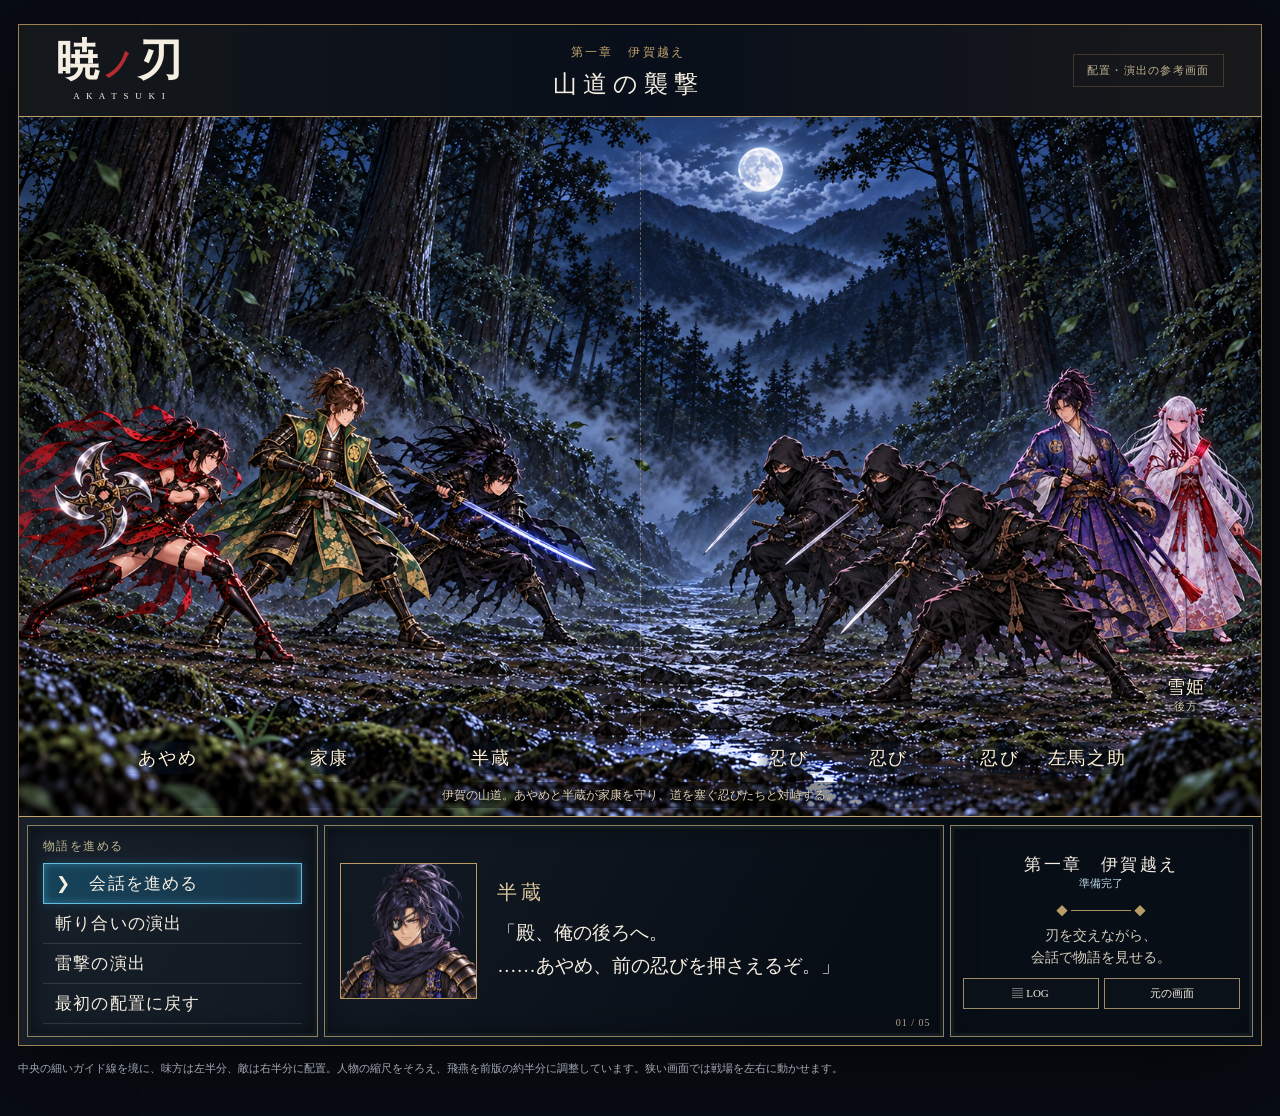
==== commit 4ed50c76: "Normalize battle character scale and keep factions within their halves" ====
--- a/reference/battle-reference.html
+++ b/reference/battle-reference.html
@@ -11,7 +11,8 @@
     <header class="masthead"><div class="brand">暁<span>ノ</span>刃<small>A K A T S U K I</small></div><div class="chapter"><small>第一章　伊賀越え</small><h1>山道の襲撃</h1></div><span class="reference-label">配置・演出の参考画面</span></header>
     <section class="scene" aria-label="横スクロール戦闘の参考画面。狭い画面では左右にスクロールできます" tabindex="0">
       <div class="world">
-        <img class="stage-image" src="../assets/battle-reference/stage.png" alt="伊賀の山中での戦い。左から巨大手裏剣・飛燕を構えるあやめ、家康、半蔵。敵側は忍び3人、左馬之助と後方の雪姫。">
+        <img class="stage-image" src="../assets/battle-reference/stage.png" alt="伊賀の山中での戦い。画面中央を境に、左半分はあやめ・家康・半蔵、右半分は忍び3人・左馬之助・後方の雪姫。飛燕は前版の約半分、人物の縮尺を統一。">
+        <div class="deployment-center" aria-hidden="true"></div>
         <span class="actor ayame" data-name="あやめ">あやめ</span>
         <span class="actor ieyasu" data-name="家康">家康</span>
         <span class="actor hanzo" data-name="半蔵">半蔵</span>
@@ -30,7 +31,7 @@
       <aside class="chapter-panel"><p>第一章　伊賀越え</p><span id="status" role="status">準備完了</span><div class="ornament">◆ ━━━━━ ◆</div><p class="purpose">刃を交えながら、<br>会話で物語を見せる。</p><div class="utilities"><button id="showLog" type="button">▤ LOG</button><button id="showTemplate" type="button">元の画面</button></div></aside>
     </section>
   </main>
-  <p class="note">battle収録絵を元に、背景を伊賀の山中へ変更した参考画面です。味方は左からあやめ・家康・半蔵。あやめの巨大手裏剣「飛燕」は収録の武器データを参照しています。狭い画面では戦場を左右に動かせます。</p>
+  <p class="note">中央の細いガイド線を境に、味方は左半分、敵は右半分に配置。人物の縮尺をそろえ、飛燕を前版の約半分に調整しています。狭い画面では戦場を左右に動かせます。</p>
   <dialog id="logDialog"><h2>会話ログ</h2><div id="logEntries"></div><button type="button" data-close>閉じる</button></dialog>
   <dialog id="templateDialog"><h2>いただいた戦闘テンプレート（v9）</h2><img src="../assets/battle-v9/stage.png" alt="元の戦闘テンプレート。上部に戦場、下部にコマンドと顔アイコン付き会話欄"><button type="button" data-close>閉じる</button></dialog>
   <script src="battle-effects.js"></script>
--- a/reference/battle-reference.css
+++ b/reference/battle-reference.css
@@ -17,16 +17,17 @@
 .world{position:relative;min-width:1180px;width:100%;height:100%;min-height:100%;isolation:isolate;background:#101722}
 
 .stage-image{display:block;width:100%;height:100%;object-fit:cover}
+.deployment-center{position:absolute;left:50%;top:5%;bottom:10%;width:0;border-left:1px dashed #e6d0a766;pointer-events:none}
 
 .actor{position:absolute;bottom:6%;transform:translateX(-50%);padding:4px 12px;color:#fff1d7;background:linear-gradient(90deg,transparent,#07101cbb,transparent);font-size:18px;letter-spacing:.1em;text-shadow:0 2px 5px #000;white-space:nowrap}
 
-.ayame{left:16%}
-.ieyasu{left:30%}
-.hanzo{left:46%}
-.ninja-one{left:60%}
-.ninja-two{left:68%}
-.ninja-three{left:74%}
-.samanosuke{left:84%}
+.ayame{left:12%}
+.ieyasu{left:25%}
+.hanzo{left:38%}
+.ninja-one{left:62%}
+.ninja-two{left:70%}
+.ninja-three{left:79%}
+.samanosuke{left:86%}
 .yukihime{left:94%;bottom:14%}
 .rear-label{display:block;color:#d9cbaf;font-size:11px;text-align:center}
 
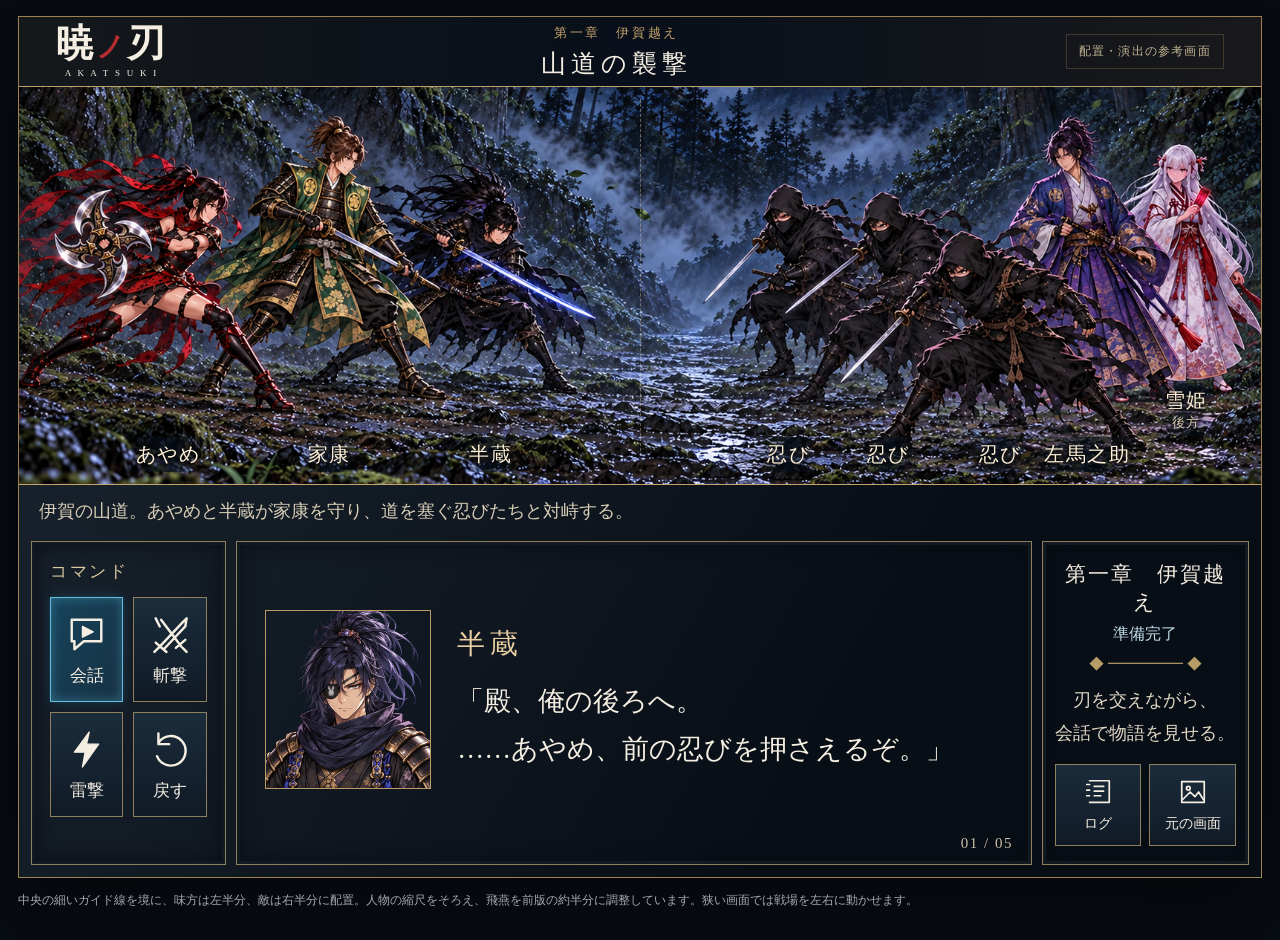
==== commit ae653123: "Enlarge battle dialogue and portraits with icon-based commands" ====
--- a/reference/battle-reference.html
+++ b/reference/battle-reference.html
@@ -11,7 +11,10 @@
     <header class="masthead"><div class="brand">暁<span>ノ</span>刃<small>A K A T S U K I</small></div><div class="chapter"><small>第一章　伊賀越え</small><h1>山道の襲撃</h1></div><span class="reference-label">配置・演出の参考画面</span></header>
     <section class="scene" aria-label="横スクロール戦闘の参考画面。狭い画面では左右にスクロールできます" tabindex="0">
       <div class="world">
+        <div class="battle-art">
         <img class="stage-image" src="../assets/battle-reference/stage.png" alt="伊賀の山中での戦い。画面中央を境に、左半分はあやめ・家康・半蔵、右半分は忍び3人・左馬之助・後方の雪姫。飛燕は前版の約半分、人物の縮尺を統一。">
+        <canvas id="fx" width="1672" height="941" aria-hidden="true"></canvas>
+        </div>
         <div class="deployment-center" aria-hidden="true"></div>
         <span class="actor ayame" data-name="あやめ">あやめ</span>
         <span class="actor ieyasu" data-name="家康">家康</span>
@@ -21,14 +24,18 @@
         <span class="actor mob ninja-three" data-name="忍び 三">忍び</span>
         <span class="actor samanosuke" data-name="左馬之助">左馬之助</span>
         <span class="actor yukihime" data-name="雪姫">雪姫<span class="rear-label">後方</span></span>
-        <canvas id="fx" width="1672" height="941" aria-hidden="true"></canvas>
-        <p class="stage-direction" role="status">伊賀の山道。あやめと半蔵が家康を守り、道を塞ぐ忍びたちと対峙する。</p>
       </div>
     </section>
     <section class="bottom-panel" aria-label="会話と演出の操作">
-      <nav class="commands" aria-label="参考画面の操作"><p>物語を進める</p><button id="nextLine" type="button">❯　会話を進める</button><button id="playClash" type="button">斬り合いの演出</button><button id="playThunder" type="button">雷撃の演出</button><button id="resetScene" type="button">最初の配置に戻す</button></nav>
+      <p class="stage-direction" role="status">伊賀の山道。あやめと半蔵が家康を守り、道を塞ぐ忍びたちと対峙する。</p>
+      <nav class="commands" aria-label="参考画面の操作"><p>コマンド</p><div class="command-grid">
+        <button id="nextLine" type="button" aria-label="次の会話へ" title="次の会話へ"><svg viewBox="0 0 32 32" aria-hidden="true"><path d="M5 5h22v16H14l-7 6v-6H5Z"/><path class="icon-fill" d="m13 10 8 4-8 4Z"/></svg><span class="command-label">会話</span></button>
+        <button id="playClash" type="button" aria-label="斬り合いの演出" title="斬り合いの演出"><svg viewBox="0 0 32 32" aria-hidden="true"><path d="m8 25 17-18 3-3-1 6L11 27M5 22l8 7M4 29l4-4M9 5l15 20M5 4l3 6M20 26l7-6M25 26l3 3"/></svg><span>斬撃</span></button>
+        <button id="playThunder" type="button" aria-label="雷撃の演出" title="雷撃の演出"><svg viewBox="0 0 32 32" aria-hidden="true"><path class="icon-fill" d="M18 3 7 18h8l-2 11 12-17h-9Z"/></svg><span>雷撃</span></button>
+        <button id="resetScene" type="button" aria-label="最初の配置に戻す" title="最初の配置に戻す"><svg viewBox="0 0 32 32" aria-hidden="true"><path d="M7 11a11 11 0 1 1-1 10M7 4v8h8"/></svg><span>戻す</span></button>
+      </div></nav>
       <div class="dialogue"><img id="face" src="../assets/017_cd2e8e5c5.webp" alt="半蔵の顔"><div class="dialogue-copy" aria-live="polite" aria-atomic="true"><p id="speaker">半蔵</p><p id="line">「殿、俺の後ろへ。<br>……あやめ、前の忍びを押さえるぞ。」</p></div><span id="lineCount">01 / 05</span></div>
-      <aside class="chapter-panel"><p>第一章　伊賀越え</p><span id="status" role="status">準備完了</span><div class="ornament">◆ ━━━━━ ◆</div><p class="purpose">刃を交えながら、<br>会話で物語を見せる。</p><div class="utilities"><button id="showLog" type="button">▤ LOG</button><button id="showTemplate" type="button">元の画面</button></div></aside>
+      <aside class="chapter-panel"><p>第一章　伊賀越え</p><span id="status" role="status">準備完了</span><div class="ornament">◆ ━━━━━ ◆</div><p class="purpose">刃を交えながら、<br>会話で物語を見せる。</p><div class="utilities"><button id="showLog" type="button" aria-label="会話ログを開く" title="会話ログ"><svg viewBox="0 0 32 32" aria-hidden="true"><path d="M7 4h21v23H7M4 8h3M4 14h3M4 20h3M12 10h10M12 15h10M12 20h7"/></svg><span>ログ</span></button><button id="showTemplate" type="button" aria-label="元の戦闘画面を見る" title="元の戦闘画面"><svg viewBox="0 0 32 32" aria-hidden="true"><path d="M4 5h24v22H4Z"/><circle cx="11" cy="12" r="2"/><path d="m5 24 8-8 5 5 4-5 5 8"/></svg><span>元の画面</span></button></div></aside>
     </section>
   </main>
   <p class="note">中央の細いガイド線を境に、味方は左半分、敵は右半分に配置。人物の縮尺をそろえ、飛燕を前版の約半分に調整しています。狭い画面では戦場を左右に動かせます。</p>
--- a/reference/battle-reference.css
+++ b/reference/battle-reference.css
@@ -1,102 +1,124 @@
-:root{color-scheme:dark;--gold:#c4a36d;--ink:#0a1017;font-family:'Yu Mincho','Hiragino Mincho ProN',serif;color:#f5eee2;background:#080c13}
-*{box-sizing:border-box}
-body{margin:0;padding:24px 18px}
-button{font:inherit;color:inherit;cursor:pointer;touch-action:manipulation}
-button:focus-visible,.scene:focus-visible{outline:2px solid #b5efff;outline-offset:3px}
-.screen{width:min(100%,1672px);margin:auto;border:1px solid #9c8253;background:#0a1017;box-shadow:0 20px 80px #0009}
-.masthead{height:92px;display:flex;align-items:center;justify-content:space-between;padding:10px 3%;gap:25px;border-bottom:1px solid #bca06a;background:linear-gradient(90deg,#15181b,#080f1a,#19191b)}
-.brand{font-size:44px;font-weight:900;letter-spacing:.05em;line-height:.95;white-space:nowrap}
-.brand span{color:#b62c30;font-size:32px}
-.brand small{display:block;font:9px Georgia,serif;letter-spacing:.25em;margin-top:9px;text-align:center}
-.chapter{text-align:center}
-.chapter small{font-size:12px;color:var(--gold);letter-spacing:.2em}
-.chapter h1{font-size:24px;font-weight:500;letter-spacing:.25em;margin:7px 0 0}
-.reference-label{font-size:11px;letter-spacing:.12em;color:#c2b393;border:1px solid #967c5055;padding:8px 13px}
-.scene{aspect-ratio:1672/941;overflow:auto hidden;position:relative;touch-action:pan-x;scrollbar-width:thin;scrollbar-color:#b8a16f #101722}
+:root {
+  color-scheme: dark;
+  --gold: #c4a36d;
+  font-family: 'Yu Mincho', 'Hiragino Mincho ProN', serif;
+  color: #f5eee2;
+  background: #080c13;
+}
+* { box-sizing: border-box; }
+body { margin: 0; padding: 16px 18px; }
+button { font: inherit; color: inherit; cursor: pointer; touch-action: manipulation; }
+button:focus-visible, .scene:focus-visible { outline: 3px solid #b5efff; outline-offset: 3px; }
+.screen { width: min(100%, 1672px); margin: auto; border: 1px solid #9c8253; background: #0a1017; box-shadow: 0 20px 80px #0009; }
+.masthead { height: 70px; display: flex; align-items: center; justify-content: space-between; padding: 6px 3%; gap: 20px; border-bottom: 1px solid #bca06a; background: linear-gradient(90deg,#15181b,#080f1a,#19191b); }
+.brand { font-size: 38px; font-weight: 900; letter-spacing: .05em; line-height: .95; white-space: nowrap; }
+.brand span { color: #b62c30; font-size: 28px; }
+.brand small { display: block; font: 9px Georgia,serif; letter-spacing: .25em; margin-top: 7px; text-align: center; }
+.chapter { text-align: center; }
+.chapter small { font-size: 13px; color: var(--gold); letter-spacing: .2em; }
+.chapter h1 { font-size: 25px; font-weight: 500; letter-spacing: .2em; margin: 5px 0 0; }
+.reference-label { font-size: 12px; letter-spacing: .1em; color: #c2b393; border: 1px solid #967c5055; padding: 8px 12px; }
 
-.world{position:relative;min-width:1180px;width:100%;height:100%;min-height:100%;isolation:isolate;background:#101722}
+/* Lift the existing illustration, keeping its aspect ratio and matching effects. */
+.scene { height: clamp(360px, 31vw, 520px); overflow: auto hidden; position: relative; touch-action: pan-x; scrollbar-width: thin; scrollbar-color: #b8a16f #101722; }
+.world { position: relative; min-width: 1180px; width: 100%; height: 100%; isolation: isolate; background: #101722; }
+.battle-art { position: absolute; top: 50%; left: 0; width: 100%; aspect-ratio: 1672 / 941; transform: translateY(-60%); }
+.stage-image { display: block; width: 100%; height: 100%; }
+#fx { position: absolute; inset: 0; width: 100%; height: 100%; pointer-events: none; }
+.deployment-center { position: absolute; left: 50%; top: 3%; bottom: 7%; width: 0; border-left: 1px dashed #e6d0a766; pointer-events: none; }
+.actor { position: absolute; bottom: 3%; transform: translateX(-50%); padding: 4px 10px; color: #fff1d7; background: linear-gradient(90deg,transparent,#07101cbb,transparent); font-size: 20px; letter-spacing: .08em; text-shadow: 0 2px 5px #000; white-space: nowrap; }
+.ayame { left: 12%; }
+.ieyasu { left: 25%; }
+.hanzo { left: 38%; }
+.ninja-one { left: 62%; }
+.ninja-two { left: 70%; }
+.ninja-three { left: 79%; }
+.samanosuke { left: 86%; }
+.yukihime { left: 94%; bottom: 12%; }
+.rear-label { display: block; color: #d9cbaf; font-size: 13px; text-align: center; }
 
-.stage-image{display:block;width:100%;height:100%;object-fit:cover}
-.deployment-center{position:absolute;left:50%;top:5%;bottom:10%;width:0;border-left:1px dashed #e6d0a766;pointer-events:none}
+.bottom-panel { display: grid; grid-template-columns: minmax(160px, 16%) minmax(0, 1fr) minmax(180px, 17%); background: linear-gradient(120deg,#18212b,#080e16 65%); padding: 12px; gap: 10px; border-top: 1px solid var(--gold); }
+.stage-direction { grid-column: 1 / -1; margin: 0; padding: 0 8px 5px; color: #d9ceb8; font-size: 18px; line-height: 1.65; }
+.commands, .dialogue, .chapter-panel { border: 1px solid #8e805f; box-shadow: inset 0 0 0 3px #111921, inset 0 0 25px #090c12; min-width: 0; padding: 18px; }
+.commands p { margin: 0 0 14px; font-size: 17px; color: #d6c6a1; letter-spacing: .15em; }
+.command-grid { display: grid; grid-template-columns: 1fr 1fr; gap: 10px; }
+.commands button, .utilities button { display: flex; flex-direction: column; align-items: center; justify-content: center; gap: 8px; min-width: 0; border: 1px solid #8e805f; background: linear-gradient(#1b2c3b,#101a26); }
+.commands button { min-height: 105px; padding: 10px 5px; font-size: 17px; }
+.commands button:first-child { border-color: #62bdde; background: linear-gradient(120deg,#16435a,#183143); box-shadow: inset 0 0 12px #62d5ff55,0 0 9px #319cca44; }
+.commands button:hover, .utilities button:hover { background: #284455; }
+.commands svg { width: 43px; height: 43px; }
+.commands svg, .utilities svg { fill: none; stroke: currentColor; stroke-width: 1.8; stroke-linecap: round; stroke-linejoin: round; flex-shrink: 0; }
+.commands .icon-fill { fill: currentColor; stroke-width: 1; }
+.dialogue { display: flex; position: relative; align-items: center; gap: 26px; padding: 24px 28px 32px; min-height: 310px; }
+.dialogue img { width: clamp(150px,13vw,220px); height: clamp(170px,14vw,235px); object-fit: cover; object-position: center top; border: 1px solid #bc9a63; flex-shrink: 0; }
+.dialogue-copy { flex: 1; min-width: 0; }
+#speaker { font-size: 28px; letter-spacing: .18em; margin: 0 0 14px; color: #e8cea2; }
+#line { font-size: clamp(26px,2.1vw,36px); line-height: 1.8; margin: 0; min-height: 3.6em; overflow-wrap: anywhere; }
+#lineCount { position: absolute; bottom: 12px; right: 18px; font-size: 15px; color: #c9bda6; letter-spacing: .1em; }
+.chapter-panel { text-align: center; display: flex; flex-direction: column; align-items: center; justify-content: center; padding: 18px 12px; }
+.chapter-panel > p:first-child { font-size: 21px; letter-spacing: .1em; margin: 0 0 8px; }
+#status { font-size: 16px; color: #c2dfec; }
+.ornament { color: #b79c67; font-size: 15px; margin: 10px 0; }
+.purpose { font-size: 18px; line-height: 1.8; color: #e2d8c5; margin: 0 0 15px; }
+.utilities { display: flex; width: 100%; gap: 8px; }
+.utilities button { flex: 1; min-height: 82px; padding: 8px 4px; font-size: 14px; }
+.utilities svg { width: 30px; height: 30px; }
+.note { max-width: 1672px; margin: 12px auto; color: #a4a9b3; font: 12px/1.8 system-ui,sans-serif; }
+dialog { background: #0c1420; color: #eee4cd; border: 1px solid #aa9469; max-width: min(1100px,94vw); max-height: 88dvh; padding: 28px; overflow: auto; }
+dialog::backdrop { background: #000b; }
+dialog h2 { font-size: 28px; font-weight: 400; margin: 0 0 22px; }
+dialog img { display: block; max-width: 100%; height: auto; }
+dialog button { background: #202c3b; border: 1px solid #a88f63; padding: 12px 28px; margin-top: 20px; font-size: 20px; }
+#logEntries p { font-size: 26px; line-height: 1.8; }
+#logEntries strong { display: block; color: #ddc18d; font-size: 20px; }
 
-.actor{position:absolute;bottom:6%;transform:translateX(-50%);padding:4px 12px;color:#fff1d7;background:linear-gradient(90deg,transparent,#07101cbb,transparent);font-size:18px;letter-spacing:.1em;text-shadow:0 2px 5px #000;white-space:nowrap}
-
-.ayame{left:12%}
-.ieyasu{left:25%}
-.hanzo{left:38%}
-.ninja-one{left:62%}
-.ninja-two{left:70%}
-.ninja-three{left:79%}
-.samanosuke{left:86%}
-.yukihime{left:94%;bottom:14%}
-.rear-label{display:block;color:#d9cbaf;font-size:11px;text-align:center}
-
-#fx{position:absolute;inset:0;width:100%;height:100%;pointer-events:none}
-
-.stage-direction{position:absolute;bottom:8px;margin:0;padding:4px 15px;width:100%;text-align:center;background:linear-gradient(90deg,transparent,#0009,transparent);color:#ddd0b4;font-size:12px;line-height:1.5;text-shadow:0 2px 3px #000}
-
-.bottom-panel{display:grid;grid-template-columns:24fr 51fr 25fr;min-height:188px;background:linear-gradient(120deg,#18212b,#080e16 65%);padding:8px;gap:6px;border-top:1px solid var(--gold)}
-.commands,.dialogue,.chapter-panel{border:1px solid #8e805f;box-shadow:inset 0 0 0 3px #111921,inset 0 0 25px #090c12;min-width:0;padding:12px 15px}
-.commands p{margin:0 0 8px;font-size:12px;color:#c2b693;letter-spacing:.12em}
-.commands button{display:block;width:100%;border:0;border-bottom:1px solid #75879744;background:transparent;text-align:left;padding:8px 12px;font-size:17px;letter-spacing:.07em}
-.commands button:first-of-type{border:1px solid #62bdde;background:linear-gradient(90deg,#16435a,#183143);box-shadow:inset 0 0 9px #62d5ff55,0 0 9px #319cca44}
-.commands button:hover{background:#284455}
-.dialogue{display:flex;position:relative;align-items:center;gap:20px;padding-right:32px}
-.dialogue img{width:24%;aspect-ratio:1;object-fit:cover;object-position:top;border:1px solid #bc9a63;max-width:145px}
-.dialogue-copy{flex:1;min-width:0}
-#speaker{font-size:20px;letter-spacing:.18em;margin:0 0 10px;color:#dfc99f}
-#line{font-size:clamp(17px,1.5vw,25px);line-height:1.75;margin:0;min-height:3.5em}
-#lineCount{position:absolute;bottom:8px;right:12px;font-size:10px;color:#b2a489;letter-spacing:.1em}
-.chapter-panel{text-align:center;display:flex;flex-direction:column;justify-content:center;padding:10px 12px}
-.chapter-panel>p:first-child{font-size:17px;letter-spacing:.13em;margin:0}
-.ornament{color:#b79c67;font-size:12px;margin:5px 0}
-.purpose{font-size:14px;line-height:1.6;color:#d5cebc;margin:0 0 8px}
-.utilities{display:flex;gap:5px}
-.utilities button{flex:1;white-space:nowrap;font-size:11px;padding:7px 3px;border:1px solid #9c8b68;background:#0a1119}
-.note{max-width:1672px;margin:13px auto;color:#a4a9b3;font-family:system-ui,sans-serif;font-size:11px;line-height:1.8}
-dialog{background:#0c1420;color:#eee4cd;border:1px solid #aa9469;max-width:min(1100px,94vw);max-height:88dvh;padding:24px;overflow:auto}
-dialog::backdrop{background:#000b}
-dialog h2{font-size:20px;font-weight:400;margin:0 0 18px}
-dialog img{display:block;max-width:100%;height:auto}
-dialog button{background:#202c3b;border:1px solid #a88f63;padding:9px 20px;margin-top:18px}
-#logEntries p{font-size:18px;line-height:1.8}
-#logEntries strong{display:block;color:#ddc18d;font-size:14px}
-@media(max-width:1000px){body{padding:12px 8px}
-.masthead{height:76px}
-.brand{font-size:33px}
-.brand span{font-size:25px}
-.reference-label{font-size:10px;padding:5px 7px}
-.scene{height:calc(1180px * 941 / 1672);aspect-ratio:auto}
-.bottom-panel{grid-template-columns:29% 1fr;min-height:185px}
-.chapter-panel{display:none}
-.commands button{font-size:15px;padding:9px 5px}
-.dialogue{gap:14px}
-#line{font-size:20px}
+@media (max-width: 1200px) {
+  .bottom-panel { grid-template-columns: 150px minmax(0,1fr); }
+  .chapter-panel { grid-column: 1 / -1; flex-direction: row; justify-content: space-between; gap: 15px; padding: 10px 16px; }
+  .chapter-panel > p:first-child { font-size: 18px; margin: 0; }
+  .chapter-panel .purpose, .chapter-panel .ornament { display: none; }
+  .utilities { width: auto; }
+  .utilities button { min-width: 82px; min-height: 64px; }
+  .dialogue { gap: 20px; padding-inline: 20px; }
+  .dialogue img { width: 150px; height: 180px; }
 }
-@media(max-width:600px){.masthead{gap:8px;height:75px;padding-inline:12px}
-.chapter h1{font-size:18px;letter-spacing:.1em}
-.chapter small{font-size:10px}
-.reference-label{display:none}
-.scene{height:calc(1180px * 941 / 1672)}
-.bottom-panel{grid-template-columns:1fr;padding:5px}
-.commands{display:flex;flex-wrap:wrap;gap:5px;padding:7px}
-.commands p{width:100%;margin:0 0 3px;font-size:10px}
-.commands button{flex:1;padding:8px 3px;text-align:center;font-size:12px;border:1px solid #7d715b}
-.dialogue{padding:13px;gap:12px;min-height:155px}
-.dialogue img{width:67px}
-#line{font-size:17px}
-#speaker{font-size:16px;margin-bottom:7px}
-.note{font-size:10px}
+@media (max-width: 1000px) {
+  body { padding: 10px 8px; }
+  .masthead { height: 64px; }
+  .brand { font-size: 32px; }
+  .brand span { font-size: 25px; }
+  .reference-label { font-size: 10px; padding: 5px 7px; }
+  .scene { height: 390px; }
+  .dialogue { min-height: 300px; }
+  #line { font-size: 27px; }
 }
-@media(prefers-reduced-motion:reduce){*,*::after,*::before{animation:none!important;scroll-behavior:auto!important}
+@media (max-width: 600px) {
+  .masthead { gap: 8px; padding-inline: 12px; }
+  .chapter h1 { font-size: 19px; letter-spacing: .1em; }
+  .chapter small { font-size: 12px; }
+  .reference-label { display: none; }
+  .scene { height: 390px; }
+  .actor { font-size: 19px; }
+  .bottom-panel { grid-template-columns: 1fr; padding: 8px; gap: 8px; }
+  .stage-direction { font-size: 16px; padding-inline: 4px; }
+  .commands { padding: 10px; }
+  .commands p { font-size: 14px; margin-bottom: 8px; }
+  .command-grid { grid-template-columns: repeat(4,1fr); gap: 7px; }
+  .commands button { min-height: 83px; font-size: 14px; }
+  .commands svg { width: 35px; height: 35px; }
+  .dialogue { padding: 18px 14px 36px; gap: 14px; align-items: flex-start; min-height: 280px; }
+  .dialogue img { width: 90px; height: 110px; }
+  #speaker { font-size: 23px; margin-bottom: 10px; }
+  #line { font-size: 24px; line-height: 1.8; }
+  .chapter-panel { flex-wrap: wrap; gap: 10px; padding: 12px; }
+  .chapter-panel > p:first-child { font-size: 17px; }
+  #status { font-size: 14px; }
+  .utilities { width: 100%; }
+  .utilities button { min-height: 64px; flex-direction: row; gap: 10px; font-size: 16px; }
+  .note { font-size: 11px; }
+  dialog { padding: 20px; }
+  #logEntries p { font-size: 23px; }
 }
-
-@media(max-width:1000px){.chapter-panel{display:block;grid-column:1/-1;padding:5px}
-.chapter-panel>p,.chapter-panel>.ornament{display:none}
-.utilities{justify-content:flex-end}
-.utilities button{flex:0 0 auto;min-width:90px}
+@media (prefers-reduced-motion: reduce) {
+  *, *::after, *::before { animation: none !important; scroll-behavior: auto !important; }
 }
-
-
-#status{font-size:11px;color:#b9d9e4;margin:0 0 7px}
-.chapter-panel>p:first-child{margin-top:0}
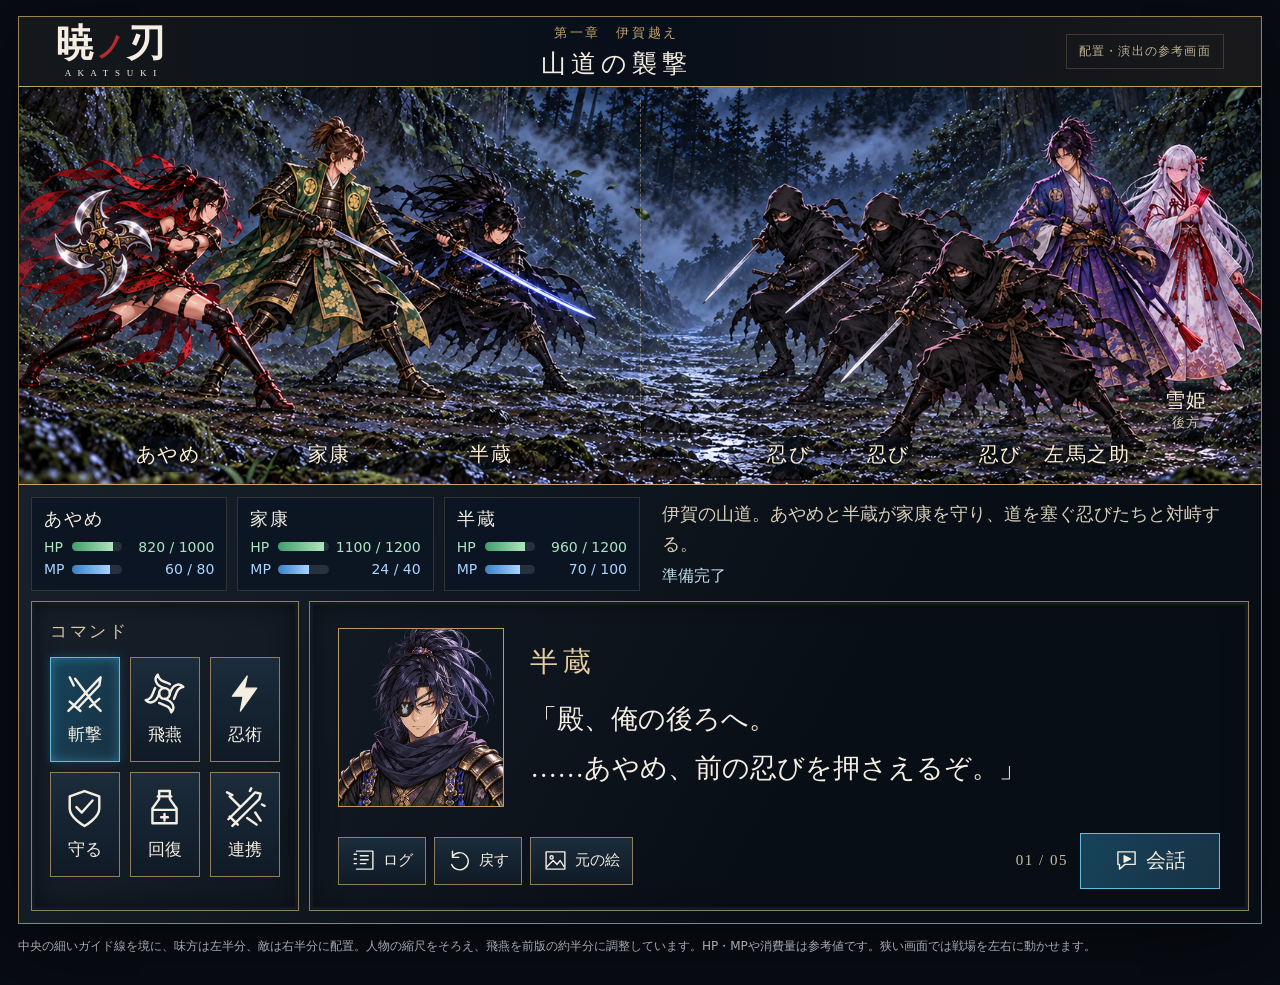
==== commit 211ce456: "Add party HP and MP displays with six battle command icons" ====
--- a/reference/battle-reference.html
+++ b/reference/battle-reference.html
@@ -27,18 +27,41 @@
       </div>
     </section>
     <section class="bottom-panel" aria-label="会話と演出の操作">
-      <p class="stage-direction" role="status">伊賀の山道。あやめと半蔵が家康を守り、道を塞ぐ忍びたちと対峙する。</p>
-      <nav class="commands" aria-label="参考画面の操作"><p>コマンド</p><div class="command-grid">
-        <button id="nextLine" type="button" aria-label="次の会話へ" title="次の会話へ"><svg viewBox="0 0 32 32" aria-hidden="true"><path d="M5 5h22v16H14l-7 6v-6H5Z"/><path class="icon-fill" d="m13 10 8 4-8 4Z"/></svg><span class="command-label">会話</span></button>
-        <button id="playClash" type="button" aria-label="斬り合いの演出" title="斬り合いの演出"><svg viewBox="0 0 32 32" aria-hidden="true"><path d="m8 25 17-18 3-3-1 6L11 27M5 22l8 7M4 29l4-4M9 5l15 20M5 4l3 6M20 26l7-6M25 26l3 3"/></svg><span>斬撃</span></button>
-        <button id="playThunder" type="button" aria-label="雷撃の演出" title="雷撃の演出"><svg viewBox="0 0 32 32" aria-hidden="true"><path class="icon-fill" d="M18 3 7 18h8l-2 11 12-17h-9Z"/></svg><span>雷撃</span></button>
-        <button id="resetScene" type="button" aria-label="最初の配置に戻す" title="最初の配置に戻す"><svg viewBox="0 0 32 32" aria-hidden="true"><path d="M7 11a11 11 0 1 1-1 10M7 4v8h8"/></svg><span>戻す</span></button>
+      <div class="battle-info">
+        <section class="party-status" aria-label="味方のHPとMP">
+          <div class="member-status" data-member="ayame"><h2>あやめ</h2>
+            <div class="resource hp"><span>HP</span><progress data-resource="hp" aria-label="あやめのHP" value="820" max="1000"></progress><output data-number="hp">820 / 1000</output></div>
+            <div class="resource mp"><span>MP</span><progress data-resource="mp" aria-label="あやめのMP" value="60" max="80"></progress><output data-number="mp">60 / 80</output></div>
+          </div>
+          <div class="member-status" data-member="ieyasu"><h2>家康</h2>
+            <div class="resource hp"><span>HP</span><progress data-resource="hp" aria-label="家康のHP" value="1100" max="1200"></progress><output data-number="hp">1100 / 1200</output></div>
+            <div class="resource mp"><span>MP</span><progress data-resource="mp" aria-label="家康のMP" value="24" max="40"></progress><output data-number="mp">24 / 40</output></div>
+          </div>
+          <div class="member-status" data-member="hanzo"><h2>半蔵</h2>
+            <div class="resource hp"><span>HP</span><progress data-resource="hp" aria-label="半蔵のHP" value="960" max="1200"></progress><output data-number="hp">960 / 1200</output></div>
+            <div class="resource mp"><span>MP</span><progress data-resource="mp" aria-label="半蔵のMP" value="70" max="100"></progress><output data-number="mp">70 / 100</output></div>
+          </div>
+        </section>
+        <div class="scene-summary"><p class="stage-direction" role="status">伊賀の山道。あやめと半蔵が家康を守り、道を塞ぐ忍びたちと対峙する。</p><p id="status" role="status">準備完了</p></div>
+      </div>
+      <nav class="commands" aria-label="戦闘コマンド"><p>コマンド</p><div class="command-grid">
+        <button id="playClash" type="button" aria-label="半蔵の斬撃" title="半蔵の斬撃"><svg viewBox="0 0 32 32" aria-hidden="true"><path d="m8 25 17-18 3-3-1 6L11 27M5 22l8 7M4 29l4-4M9 5l15 20M5 4l3 6M20 26l7-6M25 26l3 3"/></svg><span>斬撃</span></button>
+        <button id="playHien" type="button" aria-label="あやめの飛燕・MP6消費" title="あやめの飛燕・MP6消費"><svg viewBox="0 0 32 32" aria-hidden="true"><path d="M16 12C9 10 8 5 11 2c1 5 5 5 9 7M20 16c2-7 7-8 10-5-5 1-5 5-7 9M16 20c7 2 8 7 5 10-1-5-5-5-9-7M12 16c-2 7-7 8-10 5 5-1 5-5 7-9"/><circle cx="16" cy="16" r="4"/></svg><span>飛燕</span></button>
+        <button id="playThunder" type="button" aria-label="半蔵の雷忍術・MP10消費" title="半蔵の雷忍術・MP10消費"><svg viewBox="0 0 32 32" aria-hidden="true"><path class="icon-fill" d="M18 3 7 18h8l-2 11 12-17h-9Z"/></svg><span>忍術</span></button>
+        <button id="playGuard" type="button" aria-label="半蔵が家康を守る" title="半蔵が家康を守る"><svg viewBox="0 0 32 32" aria-hidden="true"><path d="m16 3 11 4v9c0 7-11 13-11 13S5 23 5 16V7Z"/><path d="m10 15 4 4 8-9"/></svg><span>守る</span></button>
+        <button id="playHeal" type="button" aria-label="回復薬・味方全員のHPとMPを回復" title="回復薬・味方全員のHPとMPを回復"><svg viewBox="0 0 32 32" aria-hidden="true"><path d="M12 3h8v6l5 7v11H7V16l5-7ZM11 7h10M8 17h16M16 20v5M13.5 22.5h5"/></svg><span>回復</span></button>
+        <button id="playCombo" type="button" aria-label="半蔵とあやめの連携・それぞれMP8消費" title="半蔵とあやめの連携・それぞれMP8消費"><svg viewBox="0 0 32 32" aria-hidden="true"><path d="m4 24 13-13 7-7 4 1-1 4-7 7L7 29M5 22l6 6M5 7l8 8M3 4l4 2M18 23l7 5M24 19l4 6"/><path d="m20 3 1-2M29 13l2 1"/></svg><span>連携</span></button>
       </div></nav>
-      <div class="dialogue"><img id="face" src="../assets/017_cd2e8e5c5.webp" alt="半蔵の顔"><div class="dialogue-copy" aria-live="polite" aria-atomic="true"><p id="speaker">半蔵</p><p id="line">「殿、俺の後ろへ。<br>……あやめ、前の忍びを押さえるぞ。」</p></div><span id="lineCount">01 / 05</span></div>
-      <aside class="chapter-panel"><p>第一章　伊賀越え</p><span id="status" role="status">準備完了</span><div class="ornament">◆ ━━━━━ ◆</div><p class="purpose">刃を交えながら、<br>会話で物語を見せる。</p><div class="utilities"><button id="showLog" type="button" aria-label="会話ログを開く" title="会話ログ"><svg viewBox="0 0 32 32" aria-hidden="true"><path d="M7 4h21v23H7M4 8h3M4 14h3M4 20h3M12 10h10M12 15h10M12 20h7"/></svg><span>ログ</span></button><button id="showTemplate" type="button" aria-label="元の戦闘画面を見る" title="元の戦闘画面"><svg viewBox="0 0 32 32" aria-hidden="true"><path d="M4 5h24v22H4Z"/><circle cx="11" cy="12" r="2"/><path d="m5 24 8-8 5 5 4-5 5 8"/></svg><span>元の画面</span></button></div></aside>
+      <div class="dialogue"><img id="face" src="../assets/017_cd2e8e5c5.webp" alt="半蔵の顔"><div class="dialogue-copy" aria-live="polite" aria-atomic="true"><p id="speaker">半蔵</p><p id="line">「殿、俺の後ろへ。<br>……あやめ、前の忍びを押さえるぞ。」</p></div>
+        <footer class="dialogue-footer"><div class="dialogue-tools">
+          <button id="showLog" type="button" aria-label="会話ログを開く" title="会話ログを開く"><svg viewBox="0 0 32 32" aria-hidden="true"><path d="M7 4h21v23H7M4 8h3M4 14h3M4 20h3M12 10h10M12 15h10M12 20h7"/></svg><span>ログ</span></button>
+          <button id="resetScene" type="button" aria-label="最初の配置とHP・MPに戻す" title="最初の配置とHP・MPに戻す"><svg viewBox="0 0 32 32" aria-hidden="true"><path d="M7 11a11 11 0 1 1-1 10M7 4v8h8"/></svg><span>戻す</span></button>
+          <button id="showTemplate" type="button" aria-label="元の戦闘画面を見る" title="元の戦闘画面を見る"><svg viewBox="0 0 32 32" aria-hidden="true"><path d="M4 5h24v22H4Z"/><circle cx="11" cy="12" r="2"/><path d="m5 24 8-8 5 5 4-5 5 8"/></svg><span>元の絵</span></button>
+        </div><span id="lineCount">01 / 05</span><button id="nextLine" type="button" aria-label="次の会話へ" title="次の会話へ"><svg viewBox="0 0 32 32" aria-hidden="true"><path d="M5 5h22v16H14l-7 6v-6H5Z"/><path class="icon-fill" d="m13 10 8 4-8 4Z"/></svg><span class="command-label">会話</span></button></footer>
+      </div>
     </section>
   </main>
-  <p class="note">中央の細いガイド線を境に、味方は左半分、敵は右半分に配置。人物の縮尺をそろえ、飛燕を前版の約半分に調整しています。狭い画面では戦場を左右に動かせます。</p>
+  <p class="note">中央の細いガイド線を境に、味方は左半分、敵は右半分に配置。人物の縮尺をそろえ、飛燕を前版の約半分に調整しています。HP・MPや消費量は参考値です。狭い画面では戦場を左右に動かせます。</p>
   <dialog id="logDialog"><h2>会話ログ</h2><div id="logEntries"></div><button type="button" data-close>閉じる</button></dialog>
   <dialog id="templateDialog"><h2>いただいた戦闘テンプレート（v9）</h2><img src="../assets/battle-v9/stage.png" alt="元の戦闘テンプレート。上部に戦場、下部にコマンドと顔アイコン付き会話欄"><button type="button" data-close>閉じる</button></dialog>
   <script src="battle-effects.js"></script>
--- a/reference/battle-reference.css
+++ b/reference/battle-reference.css
@@ -37,32 +37,45 @@
 .yukihime { left: 94%; bottom: 12%; }
 .rear-label { display: block; color: #d9cbaf; font-size: 13px; text-align: center; }
 
-.bottom-panel { display: grid; grid-template-columns: minmax(160px, 16%) minmax(0, 1fr) minmax(180px, 17%); background: linear-gradient(120deg,#18212b,#080e16 65%); padding: 12px; gap: 10px; border-top: 1px solid var(--gold); }
-.stage-direction { grid-column: 1 / -1; margin: 0; padding: 0 8px 5px; color: #d9ceb8; font-size: 18px; line-height: 1.65; }
-.commands, .dialogue, .chapter-panel { border: 1px solid #8e805f; box-shadow: inset 0 0 0 3px #111921, inset 0 0 25px #090c12; min-width: 0; padding: 18px; }
+.bottom-panel { display: grid; grid-template-columns: minmax(265px, 22%) minmax(0, 1fr); background: linear-gradient(120deg,#18212b,#080e16 65%); padding: 12px; gap: 10px; border-top: 1px solid var(--gold); }
+.stage-direction { margin: 0; color: #d9ceb8; font-size: 18px; line-height: 1.65; }
+.commands, .dialogue { border: 1px solid #8e805f; box-shadow: inset 0 0 0 3px #111921, inset 0 0 25px #090c12; min-width: 0; padding: 18px; }
 .commands p { margin: 0 0 14px; font-size: 17px; color: #d6c6a1; letter-spacing: .15em; }
-.command-grid { display: grid; grid-template-columns: 1fr 1fr; gap: 10px; }
-.commands button, .utilities button { display: flex; flex-direction: column; align-items: center; justify-content: center; gap: 8px; min-width: 0; border: 1px solid #8e805f; background: linear-gradient(#1b2c3b,#101a26); }
+.command-grid { display: grid; grid-template-columns: repeat(3, minmax(0,1fr)); gap: 10px; }
+.commands button, .dialogue-footer button { display: flex; flex-direction: column; align-items: center; justify-content: center; gap: 8px; min-width: 0; border: 1px solid #8e805f; background: linear-gradient(#1b2c3b,#101a26); }
 .commands button { min-height: 105px; padding: 10px 5px; font-size: 17px; }
 .commands button:first-child { border-color: #62bdde; background: linear-gradient(120deg,#16435a,#183143); box-shadow: inset 0 0 12px #62d5ff55,0 0 9px #319cca44; }
-.commands button:hover, .utilities button:hover { background: #284455; }
+.commands button:hover, .dialogue-footer button:hover { background: #284455; }
 .commands svg { width: 43px; height: 43px; }
-.commands svg, .utilities svg { fill: none; stroke: currentColor; stroke-width: 1.8; stroke-linecap: round; stroke-linejoin: round; flex-shrink: 0; }
+.commands svg, .dialogue-footer svg { fill: none; stroke: currentColor; stroke-width: 1.8; stroke-linecap: round; stroke-linejoin: round; flex-shrink: 0; }
 .commands .icon-fill { fill: currentColor; stroke-width: 1; }
-.dialogue { display: flex; position: relative; align-items: center; gap: 26px; padding: 24px 28px 32px; min-height: 310px; }
+.dialogue { display: grid; grid-template-columns: auto minmax(0,1fr); align-items: center; gap: 20px 26px; padding: 24px 28px 18px; min-height: 310px; }
 .dialogue img { width: clamp(150px,13vw,220px); height: clamp(170px,14vw,235px); object-fit: cover; object-position: center top; border: 1px solid #bc9a63; flex-shrink: 0; }
 .dialogue-copy { flex: 1; min-width: 0; }
 #speaker { font-size: 28px; letter-spacing: .18em; margin: 0 0 14px; color: #e8cea2; }
 #line { font-size: clamp(26px,2.1vw,36px); line-height: 1.8; margin: 0; min-height: 3.6em; overflow-wrap: anywhere; }
-#lineCount { position: absolute; bottom: 12px; right: 18px; font-size: 15px; color: #c9bda6; letter-spacing: .1em; }
-.chapter-panel { text-align: center; display: flex; flex-direction: column; align-items: center; justify-content: center; padding: 18px 12px; }
-.chapter-panel > p:first-child { font-size: 21px; letter-spacing: .1em; margin: 0 0 8px; }
-#status { font-size: 16px; color: #c2dfec; }
-.ornament { color: #b79c67; font-size: 15px; margin: 10px 0; }
-.purpose { font-size: 18px; line-height: 1.8; color: #e2d8c5; margin: 0 0 15px; }
-.utilities { display: flex; width: 100%; gap: 8px; }
-.utilities button { flex: 1; min-height: 82px; padding: 8px 4px; font-size: 14px; }
-.utilities svg { width: 30px; height: 30px; }
+#lineCount { margin-left: auto; font-size: 15px; color: #c9bda6; letter-spacing: .1em; white-space: nowrap; }
+.battle-info { grid-column: 1 / -1; display: grid; grid-template-columns: minmax(440px,50%) minmax(0,1fr); align-items: center; gap: 22px; }
+.party-status { display: grid; grid-template-columns: repeat(3,minmax(0,1fr)); gap: 10px; }
+.member-status { padding: 9px 12px; border: 1px solid #7b735955; background: #0b1523d9; }
+.member-status h2 { font-size: 18px; font-weight: 500; margin: 0 0 5px; letter-spacing: .12em; }
+.resource { display: grid; grid-template-columns: 22px minmax(0,1fr) 86px; align-items: center; gap: 6px; font: 14px/1.6 system-ui,sans-serif; }
+.resource output { font-variant-numeric: tabular-nums; text-align: right; font-size: 14px; }
+.resource progress { appearance: none; width: 100%; height: 9px; border: 0; border-radius: 8px; overflow: hidden; background: #27313e; }
+.resource progress::-webkit-progress-bar { background: #27313e; }
+.resource.hp { color: #a9e5be; }
+.resource.mp { color: #a9d4ff; }
+.hp progress::-webkit-progress-value { background: linear-gradient(90deg,#419d6c,#afe6bb); }
+.mp progress::-webkit-progress-value { background: linear-gradient(90deg,#3b80c3,#a8d4ff); }
+.hp progress::-moz-progress-bar { background: #77c593; }
+.mp progress::-moz-progress-bar { background: #81baff; }
+#status { margin: 7px 0 0; font-size: 16px; color: #c2dfec; }
+.dialogue-footer { grid-column: 1 / -1; display: flex; align-items: center; flex-wrap: wrap; gap: 12px; }
+.dialogue-tools { display: flex; gap: 8px; }
+.dialogue-footer button { flex-direction: row; min-height: 48px; padding: 8px 12px; font-size: 15px; gap: 7px; }
+.dialogue-footer svg { width: 25px; height: 25px; }
+.dialogue-footer #nextLine { min-width: 140px; min-height: 56px; border-color: #62bdde; background: linear-gradient(120deg,#16435a,#183143); font-size: 20px; }
+.dialogue-footer .icon-fill { fill: currentColor; }
 .note { max-width: 1672px; margin: 12px auto; color: #a4a9b3; font: 12px/1.8 system-ui,sans-serif; }
 dialog { background: #0c1420; color: #eee4cd; border: 1px solid #aa9469; max-width: min(1100px,94vw); max-height: 88dvh; padding: 28px; overflow: auto; }
 dialog::backdrop { background: #000b; }
@@ -73,12 +86,7 @@
 #logEntries strong { display: block; color: #ddc18d; font-size: 20px; }
 
 @media (max-width: 1200px) {
-  .bottom-panel { grid-template-columns: 150px minmax(0,1fr); }
-  .chapter-panel { grid-column: 1 / -1; flex-direction: row; justify-content: space-between; gap: 15px; padding: 10px 16px; }
-  .chapter-panel > p:first-child { font-size: 18px; margin: 0; }
-  .chapter-panel .purpose, .chapter-panel .ornament { display: none; }
-  .utilities { width: auto; }
-  .utilities button { min-width: 82px; min-height: 64px; }
+  .bottom-panel { grid-template-columns: 250px minmax(0,1fr); }
   .dialogue { gap: 20px; padding-inline: 20px; }
   .dialogue img { width: 150px; height: 180px; }
 }
@@ -89,6 +97,7 @@
   .brand span { font-size: 25px; }
   .reference-label { font-size: 10px; padding: 5px 7px; }
   .scene { height: 390px; }
+  .battle-info { grid-template-columns: 1fr; gap: 12px; }
   .dialogue { min-height: 300px; }
   #line { font-size: 27px; }
 }
@@ -103,18 +112,26 @@
   .stage-direction { font-size: 16px; padding-inline: 4px; }
   .commands { padding: 10px; }
   .commands p { font-size: 14px; margin-bottom: 8px; }
-  .command-grid { grid-template-columns: repeat(4,1fr); gap: 7px; }
+  .command-grid { grid-template-columns: repeat(3,minmax(0,1fr)); gap: 7px; }
   .commands button { min-height: 83px; font-size: 14px; }
   .commands svg { width: 35px; height: 35px; }
   .dialogue { padding: 18px 14px 36px; gap: 14px; align-items: flex-start; min-height: 280px; }
   .dialogue img { width: 90px; height: 110px; }
   #speaker { font-size: 23px; margin-bottom: 10px; }
   #line { font-size: 24px; line-height: 1.8; }
-  .chapter-panel { flex-wrap: wrap; gap: 10px; padding: 12px; }
-  .chapter-panel > p:first-child { font-size: 17px; }
+  .member-status { padding: 8px; }
+  .member-status h2 { font-size: 16px; }
+  .party-status { gap: 6px; }
+  .resource { grid-template-columns: 20px minmax(0,1fr); gap: 2px 3px; font-size: 12px; margin-top: 3px; }
+  .resource output { grid-column: 2; grid-row: 1; font-size: 12px; }
+  .resource progress { grid-column: 1 / -1; grid-row: 2; height: 7px; }
+  .dialogue-footer { gap: 10px; }
+  .dialogue-tools { gap: 5px; }
+  .dialogue-tools button { padding: 7px; }
+  .dialogue-tools button span { display: none; }
+  .dialogue-tools button { width: 44px; min-height: 44px; }
+  .dialogue-footer #nextLine { min-width: 120px; }
   #status { font-size: 14px; }
-  .utilities { width: 100%; }
-  .utilities button { min-height: 64px; flex-direction: row; gap: 10px; font-size: 16px; }
   .note { font-size: 11px; }
   dialog { padding: 20px; }
   #logEntries p { font-size: 23px; }
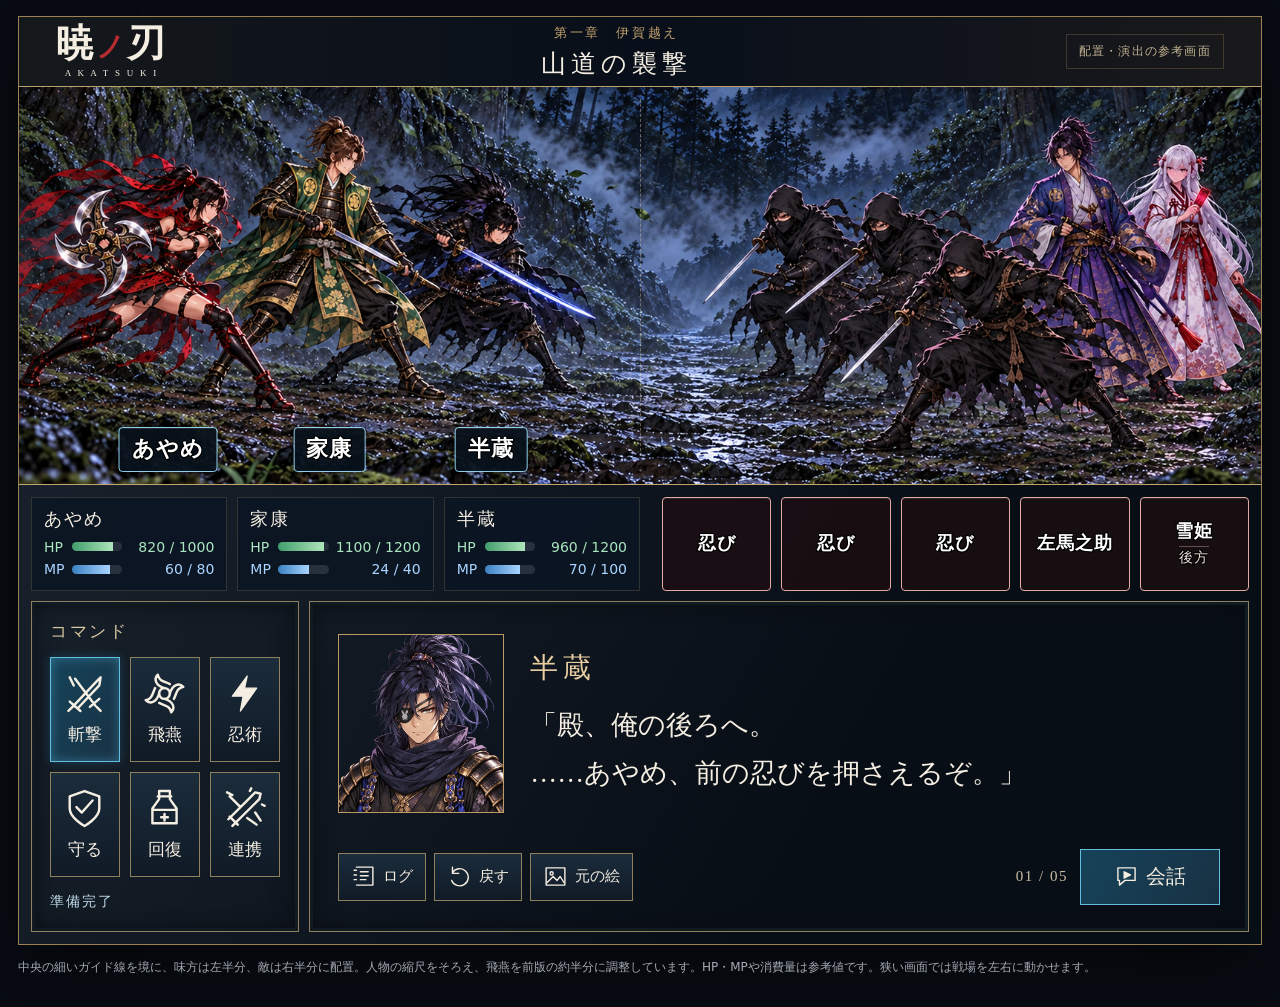
==== commit 5b8856eb: "Improve name contrast and move enemy names beside party gauges" ====
--- a/reference/battle-reference.html
+++ b/reference/battle-reference.html
@@ -16,14 +16,9 @@
         <canvas id="fx" width="1672" height="941" aria-hidden="true"></canvas>
         </div>
         <div class="deployment-center" aria-hidden="true"></div>
-        <span class="actor ayame" data-name="あやめ">あやめ</span>
-        <span class="actor ieyasu" data-name="家康">家康</span>
-        <span class="actor hanzo" data-name="半蔵">半蔵</span>
-        <span class="actor mob ninja-one" data-name="忍び 一">忍び</span>
-        <span class="actor mob ninja-two" data-name="忍び 二">忍び</span>
-        <span class="actor mob ninja-three" data-name="忍び 三">忍び</span>
-        <span class="actor samanosuke" data-name="左馬之助">左馬之助</span>
-        <span class="actor yukihime" data-name="雪姫">雪姫<span class="rear-label">後方</span></span>
+        <span class="actor ally ayame" data-name="あやめ">あやめ</span>
+        <span class="actor ally ieyasu" data-name="家康">家康</span>
+        <span class="actor ally hanzo" data-name="半蔵">半蔵</span>
       </div>
     </section>
     <section class="bottom-panel" aria-label="会話と演出の操作">
@@ -42,7 +37,13 @@
             <div class="resource mp"><span>MP</span><progress data-resource="mp" aria-label="半蔵のMP" value="70" max="100"></progress><output data-number="mp">70 / 100</output></div>
           </div>
         </section>
-        <div class="scene-summary"><p class="stage-direction" role="status">伊賀の山道。あやめと半蔵が家康を守り、道を塞ぐ忍びたちと対峙する。</p><p id="status" role="status">準備完了</p></div>
+        <section class="enemy-roster" aria-label="敵の名前">
+          <span class="actor enemy mob ninja-one" data-name="忍び 一" data-stage-x="0.62">忍び</span>
+          <span class="actor enemy mob ninja-two" data-name="忍び 二" data-stage-x="0.7">忍び</span>
+          <span class="actor enemy mob ninja-three" data-name="忍び 三" data-stage-x="0.78">忍び</span>
+          <span class="actor enemy samanosuke" data-name="左馬之助" data-stage-x="0.87">左馬之助</span>
+          <span class="actor enemy yukihime" data-name="雪姫" data-stage-x="0.94">雪姫<span class="rear-label">後方</span></span>
+        </section>
       </div>
       <nav class="commands" aria-label="戦闘コマンド"><p>コマンド</p><div class="command-grid">
         <button id="playClash" type="button" aria-label="半蔵の斬撃" title="半蔵の斬撃"><svg viewBox="0 0 32 32" aria-hidden="true"><path d="m8 25 17-18 3-3-1 6L11 27M5 22l8 7M4 29l4-4M9 5l15 20M5 4l3 6M20 26l7-6M25 26l3 3"/></svg><span>斬撃</span></button>
@@ -51,7 +52,7 @@
         <button id="playGuard" type="button" aria-label="半蔵が家康を守る" title="半蔵が家康を守る"><svg viewBox="0 0 32 32" aria-hidden="true"><path d="m16 3 11 4v9c0 7-11 13-11 13S5 23 5 16V7Z"/><path d="m10 15 4 4 8-9"/></svg><span>守る</span></button>
         <button id="playHeal" type="button" aria-label="回復薬・味方全員のHPとMPを回復" title="回復薬・味方全員のHPとMPを回復"><svg viewBox="0 0 32 32" aria-hidden="true"><path d="M12 3h8v6l5 7v11H7V16l5-7ZM11 7h10M8 17h16M16 20v5M13.5 22.5h5"/></svg><span>回復</span></button>
         <button id="playCombo" type="button" aria-label="半蔵とあやめの連携・それぞれMP8消費" title="半蔵とあやめの連携・それぞれMP8消費"><svg viewBox="0 0 32 32" aria-hidden="true"><path d="m4 24 13-13 7-7 4 1-1 4-7 7L7 29M5 22l6 6M5 7l8 8M3 4l4 2M18 23l7 5M24 19l4 6"/><path d="m20 3 1-2M29 13l2 1"/></svg><span>連携</span></button>
-      </div></nav>
+      </div><p id="status" role="status">準備完了</p></nav>
       <div class="dialogue"><img id="face" src="../assets/017_cd2e8e5c5.webp" alt="半蔵の顔"><div class="dialogue-copy" aria-live="polite" aria-atomic="true"><p id="speaker">半蔵</p><p id="line">「殿、俺の後ろへ。<br>……あやめ、前の忍びを押さえるぞ。」</p></div>
         <footer class="dialogue-footer"><div class="dialogue-tools">
           <button id="showLog" type="button" aria-label="会話ログを開く" title="会話ログを開く"><svg viewBox="0 0 32 32" aria-hidden="true"><path d="M7 4h21v23H7M4 8h3M4 14h3M4 20h3M12 10h10M12 15h10M12 20h7"/></svg><span>ログ</span></button>
--- a/reference/battle-reference.css
+++ b/reference/battle-reference.css
@@ -26,19 +26,32 @@
 .stage-image { display: block; width: 100%; height: 100%; }
 #fx { position: absolute; inset: 0; width: 100%; height: 100%; pointer-events: none; }
 .deployment-center { position: absolute; left: 50%; top: 3%; bottom: 7%; width: 0; border-left: 1px dashed #e6d0a766; pointer-events: none; }
-.actor { position: absolute; bottom: 3%; transform: translateX(-50%); padding: 4px 10px; color: #fff1d7; background: linear-gradient(90deg,transparent,#07101cbb,transparent); font-size: 20px; letter-spacing: .08em; text-shadow: 0 2px 5px #000; white-space: nowrap; }
+.actor {
+  --name-frame: #8fcde9;
+  position: absolute;
+  bottom: 3%;
+  transform: translateX(-50%);
+  padding: 7px 12px;
+  color: #fff;
+  background: #08111bf0;
+  border: 1px solid var(--name-frame);
+  border-radius: 4px;
+  box-shadow: 0 3px 10px #000b, inset 0 1px #ffffff1a;
+  font-size: 22px;
+  font-weight: 700;
+  line-height: 1.3;
+  letter-spacing: .06em;
+  text-align: center;
+  text-shadow: -1px -1px 0 #000, 1px -1px 0 #000, -1px 1px 0 #000, 1px 1px 0 #000;
+  white-space: nowrap;
+}
+.actor.enemy { --name-frame: #e3aaa3; background: #190e13f0; }
 .ayame { left: 12%; }
 .ieyasu { left: 25%; }
 .hanzo { left: 38%; }
-.ninja-one { left: 62%; }
-.ninja-two { left: 70%; }
-.ninja-three { left: 79%; }
-.samanosuke { left: 86%; }
-.yukihime { left: 94%; bottom: 12%; }
-.rear-label { display: block; color: #d9cbaf; font-size: 13px; text-align: center; }
+.rear-label { display: block; margin-top: 3px; padding-top: 3px; border-top: 1px solid #e3aaa366; color: #efe4df; font-size: 14px; font-weight: 500; line-height: 1.2; }
 
 .bottom-panel { display: grid; grid-template-columns: minmax(265px, 22%) minmax(0, 1fr); background: linear-gradient(120deg,#18212b,#080e16 65%); padding: 12px; gap: 10px; border-top: 1px solid var(--gold); }
-.stage-direction { margin: 0; color: #d9ceb8; font-size: 18px; line-height: 1.65; }
 .commands, .dialogue { border: 1px solid #8e805f; box-shadow: inset 0 0 0 3px #111921, inset 0 0 25px #090c12; min-width: 0; padding: 18px; }
 .commands p { margin: 0 0 14px; font-size: 17px; color: #d6c6a1; letter-spacing: .15em; }
 .command-grid { display: grid; grid-template-columns: repeat(3, minmax(0,1fr)); gap: 10px; }
@@ -57,6 +70,9 @@
 #lineCount { margin-left: auto; font-size: 15px; color: #c9bda6; letter-spacing: .1em; white-space: nowrap; }
 .battle-info { grid-column: 1 / -1; display: grid; grid-template-columns: minmax(440px,50%) minmax(0,1fr); align-items: center; gap: 22px; }
 .party-status { display: grid; grid-template-columns: repeat(3,minmax(0,1fr)); gap: 10px; }
+.enemy-roster { display: grid; grid-template-columns: repeat(5,minmax(0,1fr)); align-self: stretch; gap: 10px; }
+.enemy-roster .actor { position: static; transform: none; display: flex; flex-direction: column; align-items: center; justify-content: center; min-width: 0; padding: 10px 8px; font-size: clamp(18px,1.4vw,22px); box-shadow: inset 0 1px #ffffff1a; }
+.commands #status { margin-top: 14px; font-size: 14px; line-height: 1.6; }
 .member-status { padding: 9px 12px; border: 1px solid #7b735955; background: #0b1523d9; }
 .member-status h2 { font-size: 18px; font-weight: 500; margin: 0 0 5px; letter-spacing: .12em; }
 .resource { display: grid; grid-template-columns: 22px minmax(0,1fr) 86px; align-items: center; gap: 6px; font: 14px/1.6 system-ui,sans-serif; }
@@ -86,6 +102,8 @@
 #logEntries strong { display: block; color: #ddc18d; font-size: 20px; }
 
 @media (max-width: 1200px) {
+  .battle-info { grid-template-columns: 1fr; }
+  .enemy-roster .actor { min-height: 70px; }
   .bottom-panel { grid-template-columns: 250px minmax(0,1fr); }
   .dialogue { gap: 20px; padding-inline: 20px; }
   .dialogue img { width: 150px; height: 180px; }
@@ -107,9 +125,8 @@
   .chapter small { font-size: 12px; }
   .reference-label { display: none; }
   .scene { height: 390px; }
-  .actor { font-size: 19px; }
+  .actor { font-size: 20px; }
   .bottom-panel { grid-template-columns: 1fr; padding: 8px; gap: 8px; }
-  .stage-direction { font-size: 16px; padding-inline: 4px; }
   .commands { padding: 10px; }
   .commands p { font-size: 14px; margin-bottom: 8px; }
   .command-grid { grid-template-columns: repeat(3,minmax(0,1fr)); gap: 7px; }
@@ -122,6 +139,9 @@
   .member-status { padding: 8px; }
   .member-status h2 { font-size: 16px; }
   .party-status { gap: 6px; }
+  .enemy-roster { grid-template-columns: repeat(6,minmax(0,1fr)); gap: 7px; }
+  .enemy-roster .actor { grid-column: span 3; min-height: 56px; padding: 8px 5px; font-size: 18px; }
+  .enemy-roster .mob { grid-column: span 2; }
   .resource { grid-template-columns: 20px minmax(0,1fr); gap: 2px 3px; font-size: 12px; margin-top: 3px; }
   .resource output { grid-column: 2; grid-row: 1; font-size: 12px; }
   .resource progress { grid-column: 1 / -1; grid-row: 2; height: 7px; }
